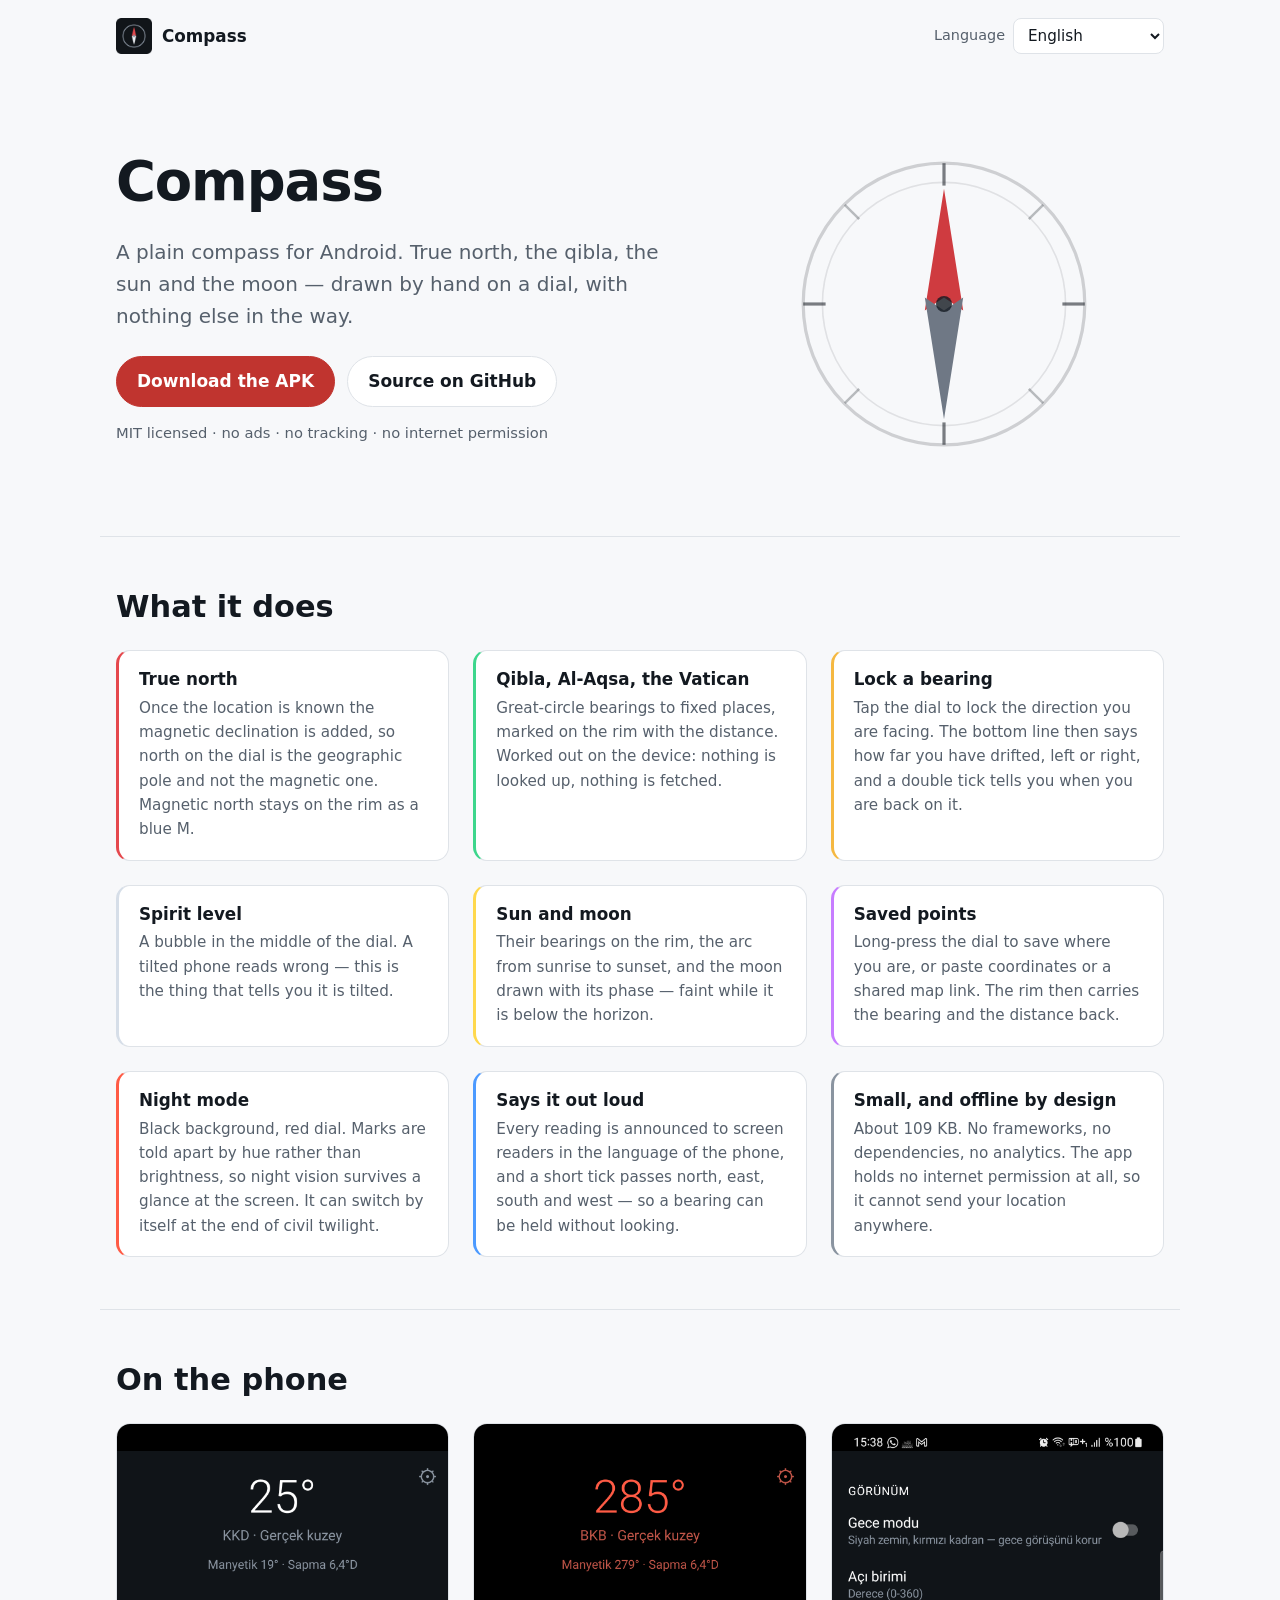
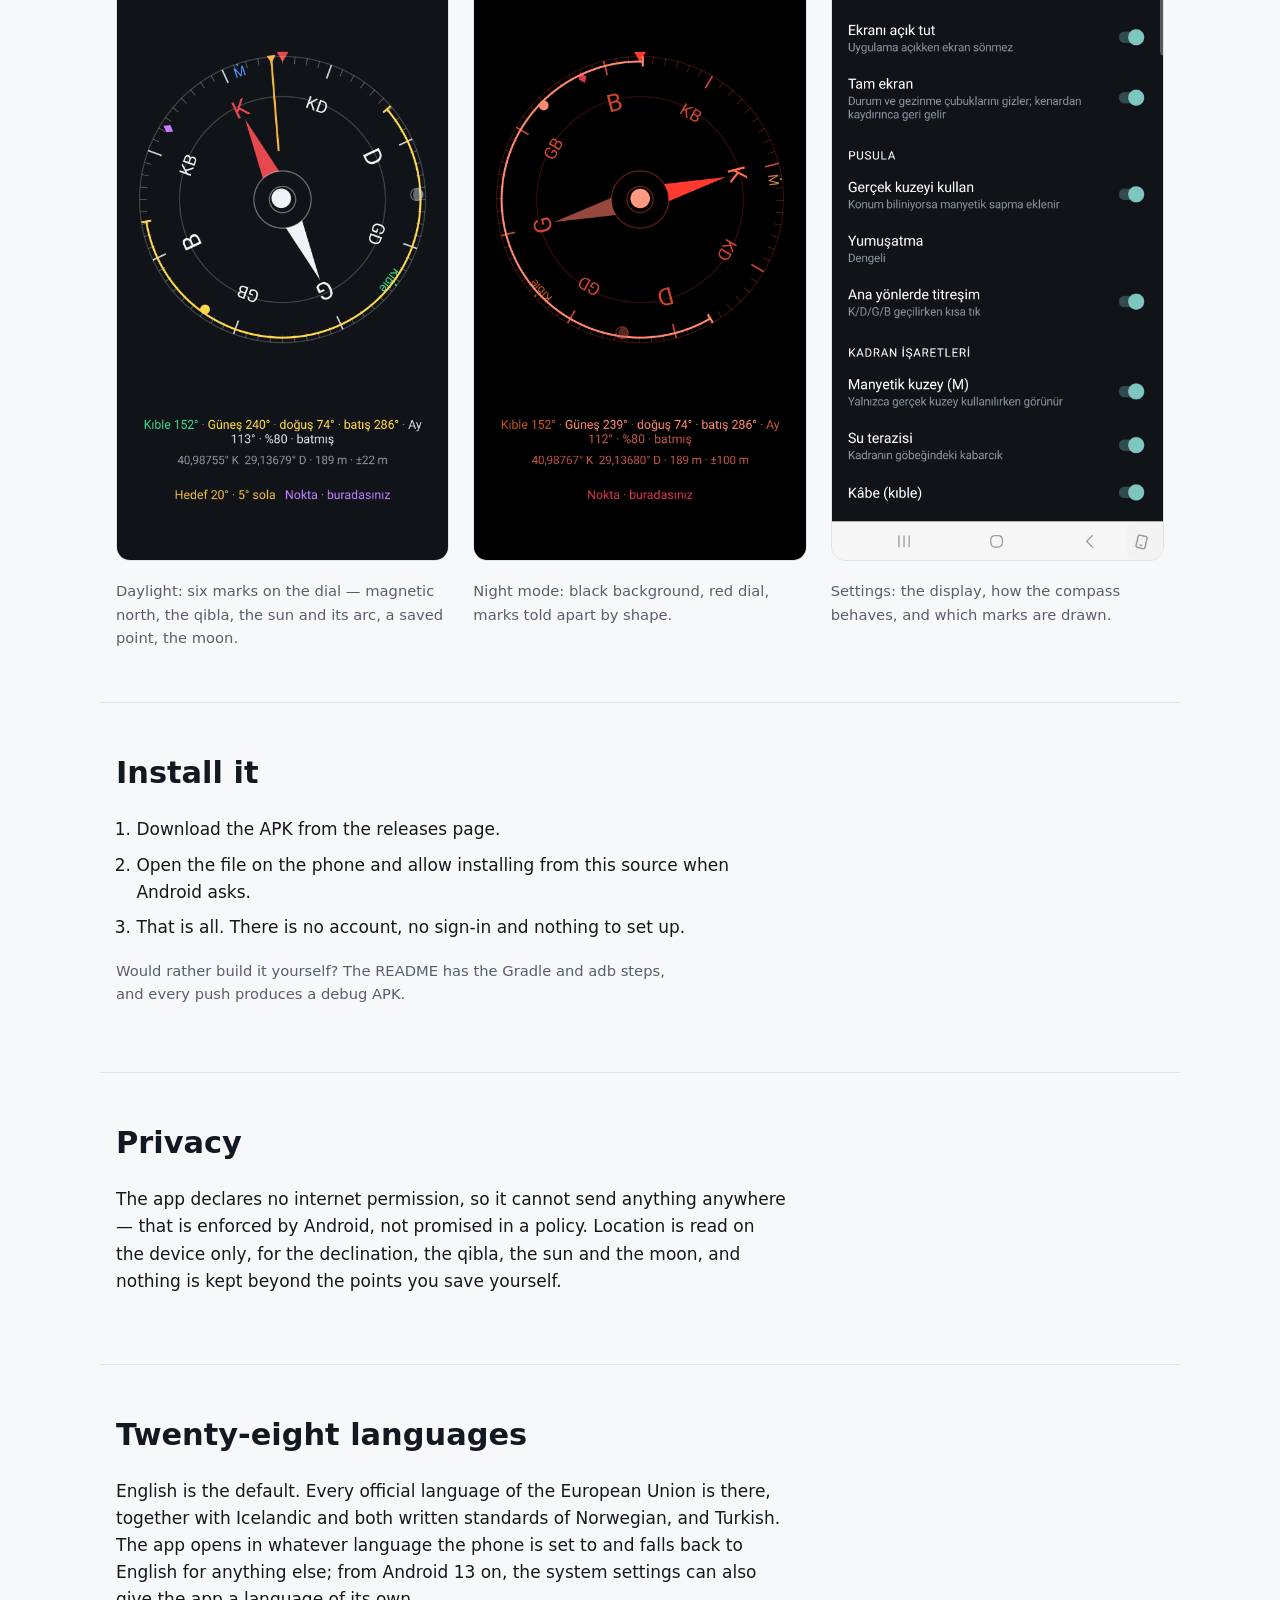
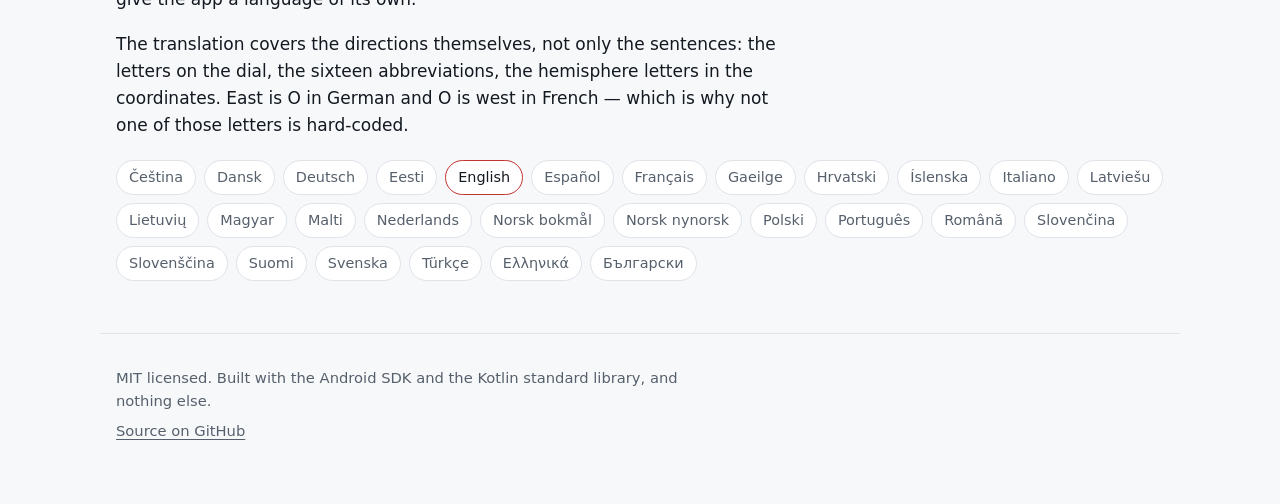
==== docs/index.html @ 1e919354 "GitHub Pages'te yirmi sekiz dilli tanıtım sayfası ekle Depoda zaten duran docs/ klasörü artık aynı z" ====
<!DOCTYPE html>
<!--
  Compass'ın tanıtım sayfası. GitHub Pages bu klasörü (`docs/`) olduğu gibi
  yayımlıyor; derleme adımı yok, çünkü sayfanın kendisinin de uygulama gibi
  bağımlılığı yok: tek HTML, tek CSS, iki küçük JS dosyası.

  Sayfadaki İngilizce metin doğrudan bu dosyada duruyor. Diğer yirmi yedi dil
  `assets/i18n.js` içinde; `assets/site.js` açılışta tarayıcının dilini okuyup
  metinleri değiştiriyor. İngilizce ayrı bir tabloda tekrarlanmıyor: site.js
  ilk yüklemede buradaki metinleri anlık görüntü olarak alıyor, İngilizceye
  dönüş o görüntüden yapılıyor.
-->
<html lang="en">
<head>
<meta charset="utf-8">
<meta name="viewport" content="width=device-width, initial-scale=1">
<title>Compass — a plain compass for Android</title>
<meta name="description" content="A plain Android compass: true north, the qibla, the sun and the moon, saved points and a night mode. No internet permission, no ads, no tracking, about 109 KB.">
<meta name="theme-color" content="#101418">
<meta name="color-scheme" content="dark light">
<link rel="icon" href="ikon.png" sizes="192x192">
<link rel="apple-touch-icon" href="ikon.png">
<link rel="canonical" href="https://aripdcom.github.io/compass/">
<meta property="og:type" content="website">
<meta property="og:title" content="Compass — a plain compass for Android">
<meta property="og:description" content="True north, the qibla, the sun and the moon. No internet permission, no ads, no tracking, about 109 KB.">
<meta property="og:url" content="https://aripdcom.github.io/compass/">
<meta property="og:image" content="https://aripdcom.github.io/compass/ekran-gunduz.png">
<meta name="twitter:card" content="summary_large_image">

<!--
  Her dil için ayrı bir adres: ?lang=de, ?lang=tr … Arama motorları çevirileri
  böyle ayırt eder, bağlantı paylaşan da seçtiği dili paylaşmış olur.
-->
<link rel="alternate" hreflang="x-default" href="https://aripdcom.github.io/compass/">
<link rel="alternate" hreflang="en" href="https://aripdcom.github.io/compass/?lang=en">
<link rel="alternate" hreflang="bg" href="https://aripdcom.github.io/compass/?lang=bg">
<link rel="alternate" hreflang="cs" href="https://aripdcom.github.io/compass/?lang=cs">
<link rel="alternate" hreflang="da" href="https://aripdcom.github.io/compass/?lang=da">
<link rel="alternate" hreflang="de" href="https://aripdcom.github.io/compass/?lang=de">
<link rel="alternate" hreflang="el" href="https://aripdcom.github.io/compass/?lang=el">
<link rel="alternate" hreflang="es" href="https://aripdcom.github.io/compass/?lang=es">
<link rel="alternate" hreflang="et" href="https://aripdcom.github.io/compass/?lang=et">
<link rel="alternate" hreflang="fi" href="https://aripdcom.github.io/compass/?lang=fi">
<link rel="alternate" hreflang="fr" href="https://aripdcom.github.io/compass/?lang=fr">
<link rel="alternate" hreflang="ga" href="https://aripdcom.github.io/compass/?lang=ga">
<link rel="alternate" hreflang="hr" href="https://aripdcom.github.io/compass/?lang=hr">
<link rel="alternate" hreflang="hu" href="https://aripdcom.github.io/compass/?lang=hu">
<link rel="alternate" hreflang="is" href="https://aripdcom.github.io/compass/?lang=is">
<link rel="alternate" hreflang="it" href="https://aripdcom.github.io/compass/?lang=it">
<link rel="alternate" hreflang="lt" href="https://aripdcom.github.io/compass/?lang=lt">
<link rel="alternate" hreflang="lv" href="https://aripdcom.github.io/compass/?lang=lv">
<link rel="alternate" hreflang="mt" href="https://aripdcom.github.io/compass/?lang=mt">
<link rel="alternate" hreflang="nb" href="https://aripdcom.github.io/compass/?lang=nb">
<link rel="alternate" hreflang="nl" href="https://aripdcom.github.io/compass/?lang=nl">
<link rel="alternate" hreflang="nn" href="https://aripdcom.github.io/compass/?lang=nn">
<link rel="alternate" hreflang="pl" href="https://aripdcom.github.io/compass/?lang=pl">
<link rel="alternate" hreflang="pt" href="https://aripdcom.github.io/compass/?lang=pt">
<link rel="alternate" hreflang="ro" href="https://aripdcom.github.io/compass/?lang=ro">
<link rel="alternate" hreflang="sk" href="https://aripdcom.github.io/compass/?lang=sk">
<link rel="alternate" hreflang="sl" href="https://aripdcom.github.io/compass/?lang=sl">
<link rel="alternate" hreflang="sv" href="https://aripdcom.github.io/compass/?lang=sv">
<link rel="alternate" hreflang="tr" href="https://aripdcom.github.io/compass/?lang=tr">

<link rel="stylesheet" href="assets/style.css">
</head>
<body>

<a class="skip" href="#main" data-i18n="skip">Skip to content</a>

<header class="top">
  <a class="brand" href="./">
    <img src="ikon.png" width="36" height="36" alt="" decoding="async">
    <span>Compass</span>
  </a>

  <!--
    Dil seçici. JavaScript kapalıysa görünmez: seçim de dil değişimi de ona
    bağlı, çalışmayan bir kutu göstermenin anlamı yok. Sayfanın kendisi o
    durumda İngilizce kalır ve tamamı okunur.
  -->
  <form class="picker" id="picker" hidden>
    <label for="lang" data-i18n="langLabel">Language</label>
    <select id="lang" name="lang"></select>
    <noscript><button type="submit">OK</button></noscript>
  </form>
</header>

<main id="main">

  <section class="hero">
    <div class="hero-text">
      <h1>Compass</h1>
      <p class="tagline" data-i18n="tagline">A plain compass for Android. True north, the qibla, the sun and the moon — drawn by hand on a dial, with nothing else in the way.</p>
      <p class="actions">
        <a class="button primary" href="https://github.com/aripdcom/compass/releases/latest" data-i18n="btnDownload">Download the APK</a>
        <a class="button" href="https://github.com/aripdcom/compass" data-i18n="btnSource">Source on GitHub</a>
      </p>
      <p class="note" data-i18n="heroNote">MIT licensed · no ads · no tracking · no internet permission</p>
    </div>

    <!--
      Kadranın sadeleştirilmiş hâli: kuzey kırmızı, güney beyaz, dışta ana
      yönlerin çentikleri. Uygulamadaki ibrenin aynısı, ekran görüntüsü değil
      çizim olduğu için her ölçekte net.
    -->
    <svg class="rose" viewBox="0 0 200 200" role="img" aria-labelledby="roseTitle">
      <title id="roseTitle" data-i18n="roseAlt">A compass dial with the needle pointing north</title>
      <circle cx="100" cy="100" r="88" fill="none" stroke="currentColor" stroke-opacity=".18" stroke-width="2"/>
      <circle cx="100" cy="100" r="76" fill="none" stroke="currentColor" stroke-opacity=".10" stroke-width="1"/>
      <g stroke="currentColor" stroke-opacity=".55" stroke-width="2">
        <line x1="100" y1="12" x2="100" y2="26"/>
        <line x1="188" y1="100" x2="174" y2="100"/>
        <line x1="100" y1="188" x2="100" y2="174"/>
        <line x1="12" y1="100" x2="26" y2="100"/>
      </g>
      <g stroke="currentColor" stroke-opacity=".28" stroke-width="1.5">
        <line x1="162" y1="38" x2="153" y2="47"/>
        <line x1="162" y1="162" x2="153" y2="153"/>
        <line x1="38" y1="162" x2="47" y2="153"/>
        <line x1="38" y1="38" x2="47" y2="47"/>
      </g>
      <polygon points="100,28 112,104 100,96 88,104" fill="var(--needle-north)"/>
      <polygon points="100,172 112,96 100,104 88,96" fill="var(--needle-south)"/>
      <circle cx="100" cy="100" r="5" fill="currentColor" fill-opacity=".8"/>
    </svg>
  </section>

  <section class="band" id="features">
    <h2 data-i18n="secFeatures">What it does</h2>
    <ul class="cards">
      <li class="card" style="--mark:#e5484d">
        <h3 data-i18n="f1t">True north</h3>
        <p data-i18n="f1b">Once the location is known the magnetic declination is added, so north on the dial is the geographic pole and not the magnetic one. Magnetic north stays on the rim as a blue M.</p>
      </li>
      <li class="card" style="--mark:#3dd68c">
        <h3 data-i18n="f2t">Qibla, Al-Aqsa, the Vatican</h3>
        <p data-i18n="f2b">Great-circle bearings to fixed places, marked on the rim with the distance. Worked out on the device: nothing is looked up, nothing is fetched.</p>
      </li>
      <li class="card" style="--mark:#f5b841">
        <h3 data-i18n="f3t">Lock a bearing</h3>
        <p data-i18n="f3b">Tap the dial to lock the direction you are facing. The bottom line then says how far you have drifted, left or right, and a double tick tells you when you are back on it.</p>
      </li>
      <li class="card" style="--mark:#d6dee8">
        <h3 data-i18n="f4t">Spirit level</h3>
        <p data-i18n="f4b">A bubble in the middle of the dial. A tilted phone reads wrong — this is the thing that tells you it is tilted.</p>
      </li>
      <li class="card" style="--mark:#ffd84d">
        <h3 data-i18n="f5t">Sun and moon</h3>
        <p data-i18n="f5b">Their bearings on the rim, the arc from sunrise to sunset, and the moon drawn with its phase — faint while it is below the horizon.</p>
      </li>
      <li class="card" style="--mark:#c77dff">
        <h3 data-i18n="f6t">Saved points</h3>
        <p data-i18n="f6b">Long-press the dial to save where you are, or paste coordinates or a shared map link. The rim then carries the bearing and the distance back.</p>
      </li>
      <li class="card" style="--mark:#ff5b45">
        <h3 data-i18n="f7t">Night mode</h3>
        <p data-i18n="f7b">Black background, red dial. Marks are told apart by hue rather than brightness, so night vision survives a glance at the screen. It can switch by itself at the end of civil twilight.</p>
      </li>
      <li class="card" style="--mark:#4c9aff">
        <h3 data-i18n="f8t">Says it out loud</h3>
        <p data-i18n="f8b">Every reading is announced to screen readers in the language of the phone, and a short tick passes north, east, south and west — so a bearing can be held without looking.</p>
      </li>
      <li class="card" style="--mark:#8a94a0">
        <h3 data-i18n="f9t">Small, and offline by design</h3>
        <p data-i18n="f9b">About 109 KB. No frameworks, no dependencies, no analytics. The app holds no internet permission at all, so it cannot send your location anywhere.</p>
      </li>
    </ul>
  </section>

  <section class="band" id="screens">
    <h2 data-i18n="secScreens">On the phone</h2>
    <div class="shots">
      <figure>
        <img src="ekran-gunduz.png" width="1080" height="2400" loading="lazy" decoding="async" alt="" data-i18n-alt="s1c">
        <figcaption data-i18n="s1c">Daylight: six marks on the dial — magnetic north, the qibla, the sun and its arc, a saved point, the moon.</figcaption>
      </figure>
      <figure>
        <img src="ekran-gece.png" width="1080" height="2400" loading="lazy" decoding="async" alt="" data-i18n-alt="s2c">
        <figcaption data-i18n="s2c">Night mode: black background, red dial, marks told apart by shape.</figcaption>
      </figure>
      <figure>
        <img src="ekran-ayarlar.png" width="1080" height="2400" loading="lazy" decoding="async" alt="" data-i18n-alt="s3c">
        <figcaption data-i18n="s3c">Settings: the display, how the compass behaves, and which marks are drawn.</figcaption>
      </figure>
    </div>
  </section>

  <section class="band narrow" id="install">
    <h2 data-i18n="secInstall">Install it</h2>
    <ol class="steps">
      <li data-i18n="i1">Download the APK from the releases page.</li>
      <li data-i18n="i2">Open the file on the phone and allow installing from this source when Android asks.</li>
      <li data-i18n="i3">That is all. There is no account, no sign-in and nothing to set up.</li>
    </ol>
    <p class="note" data-i18n="iNote">Would rather build it yourself? The README has the Gradle and adb steps, and every push produces a debug APK.</p>
  </section>

  <section class="band narrow" id="privacy">
    <h2 data-i18n="secPrivacy">Privacy</h2>
    <p data-i18n="privacy">The app declares no internet permission, so it cannot send anything anywhere — that is enforced by Android, not promised in a policy. Location is read on the device only, for the declination, the qibla, the sun and the moon, and nothing is kept beyond the points you save yourself.</p>
  </section>

  <section class="band narrow" id="languages">
    <h2 data-i18n="secLangs">Twenty-eight languages</h2>
    <p data-i18n="langsBody">English is the default. Every official language of the European Union is there, together with Icelandic and both written standards of Norwegian, and Turkish. The app opens in whatever language the phone is set to and falls back to English for anything else; from Android 13 on, the system settings can also give the app a language of its own.</p>
    <p data-i18n="langsBody2">The translation covers the directions themselves, not only the sentences: the letters on the dial, the sixteen abbreviations, the hemisphere letters in the coordinates. East is O in German and O is west in French — which is why not one of those letters is hard-coded.</p>
    <ul class="langs" id="langList"></ul>
  </section>

</main>

<footer class="foot">
  <p data-i18n="footNote">MIT licensed. Built with the Android SDK and the Kotlin standard library, and nothing else.</p>
  <p><a href="https://github.com/aripdcom/compass" data-i18n="btnSource">Source on GitHub</a></p>
</footer>

<script src="assets/i18n.js"></script>
<script src="assets/site.js"></script>
</body>
</html>
---- docs/assets/style.css ----
/*
  Sayfanın tamamı bu dosyada; çerçeve yok, derleme yok.

  Renkler uygulamadan alındı: zemin #101418, yazı #F0F3F6, kuzey kırmızısı
  #E5484D, kadran işaretlerinin renkleri de kartların kenarında geçiyor
  (manyetik mavi, kıble yeşil, güneş sarı, nokta mor). Böylece siteye bakan
  biri ekran görüntüsündeki renkleri tanıyor.

  Varsayılan koyu, çünkü uygulamanın kendisi koyu. Sistemi açık temaya
  ayarlı olanda açık sürüm devreye girer; iki hâlde de yazı/zemin kontrastı
  WCAG AA eşiğinin (4,5:1) üstünde.
*/

:root {
  color-scheme: dark light;

  --bg: #101418;
  --surface: #171c22;
  --line: #262d35;
  --text: #f0f3f6;
  --dim: #9aa4b0;
  --accent: #e5484d;
  --accent-ink: #ffffff;

  /* Girişteki kadranın ibresi: kuzey kırmızı, güney açık — uygulamadaki gibi.
     Açık temada güneyin beyazı zemine karışırdı, orada koyu griye döner. */
  --needle-north: #e5484d;
  --needle-south: #f0f3f6;

  --radius: 14px;
  --gap: 24px;
  --measure: 62ch;
  --font: system-ui, -apple-system, "Segoe UI", Roboto, "Helvetica Neue", Arial,
          "Noto Sans", "Liberation Sans", sans-serif;
}

@media (prefers-color-scheme: light) {
  :root {
    --bg: #f7f8fa;
    --surface: #ffffff;
    --line: #dfe3e8;
    --text: #131920;
    --dim: #56606c;
    --accent: #c0342f;
    --needle-north: #cf3b40;
    --needle-south: #6f7885;
  }
}

* { box-sizing: border-box; }

html { -webkit-text-size-adjust: 100%; }

body {
  margin: 0;
  background: var(--bg);
  color: var(--text);
  font-family: var(--font);
  font-size: 17px;
  line-height: 1.6;
  /* Yunanca, Bulgarca ve Baltık dillerinde sözcükler uzun; kesme serbest. */
  overflow-wrap: break-word;
}

h1, h2, h3 { line-height: 1.2; text-wrap: balance; }
h1 { font-size: clamp(2.4rem, 7vw, 3.4rem); margin: 0 0 .4em; letter-spacing: -.02em; }
h2 { font-size: clamp(1.4rem, 3.4vw, 1.9rem); margin: 0 0 .8em; }
h3 { font-size: 1.05rem; margin: 0 0 .4em; }
p  { margin: 0 0 1em; max-width: var(--measure); }

a { color: inherit; text-underline-offset: 3px; }
a:focus-visible, select:focus-visible, button:focus-visible {
  outline: 2px solid var(--accent);
  outline-offset: 3px;
  border-radius: 4px;
}

img { max-width: 100%; height: auto; }

.skip {
  position: absolute;
  left: -9999px;
  top: 0;
  background: var(--surface);
  padding: 10px 16px;
  border-radius: 0 0 var(--radius) 0;
}
.skip:focus { left: 0; z-index: 10; }

/* ---------------------------------------------------------------- başlık */

.top {
  display: flex;
  flex-wrap: wrap;
  gap: 12px;
  align-items: center;
  justify-content: space-between;
  max-width: 1080px;
  margin: 0 auto;
  padding: 18px 16px;
}

.brand {
  display: inline-flex;
  align-items: center;
  gap: 10px;
  font-weight: 600;
  font-size: 1.05rem;
  text-decoration: none;
}

.picker { display: flex; align-items: center; gap: 8px; }
.picker label { color: var(--dim); font-size: .9rem; }

.picker select {
  font: inherit;
  font-size: .95rem;
  color: var(--text);
  background: var(--surface);
  border: 1px solid var(--line);
  border-radius: 8px;
  padding: 7px 10px;
  max-width: 60vw;
}

/* ------------------------------------------------------------------ giriş */

.hero {
  display: grid;
  grid-template-columns: minmax(0, 1.25fr) minmax(0, 1fr);
  gap: clamp(24px, 5vw, 56px);
  align-items: center;
  max-width: 1080px;
  margin: 0 auto;
  padding: clamp(24px, 6vw, 72px) 16px clamp(32px, 6vw, 72px);
}

.tagline { font-size: clamp(1.05rem, 2.2vw, 1.25rem); color: var(--dim); }

.rose { width: 100%; max-width: 320px; justify-self: center; color: var(--text); }

.actions { display: flex; flex-wrap: wrap; gap: 12px; margin: 1.4em 0 .8em; }

.button {
  display: inline-block;
  padding: 11px 20px;
  border: 1px solid var(--line);
  border-radius: 999px;
  background: var(--surface);
  font-weight: 600;
  text-decoration: none;
}
.button:hover { border-color: var(--dim); }

.button.primary {
  background: var(--accent);
  border-color: var(--accent);
  color: var(--accent-ink);
}
.button.primary:hover { filter: brightness(1.08); }

.note { color: var(--dim); font-size: .92rem; }

/* ---------------------------------------------------------------- bölümler */

.band {
  max-width: 1080px;
  margin: 0 auto;
  padding: clamp(28px, 5vw, 52px) 16px;
  border-top: 1px solid var(--line);
}

.band.narrow p, .band.narrow ol { max-width: var(--measure); }

.cards {
  list-style: none;
  margin: 0;
  padding: 0;
  display: grid;
  grid-template-columns: repeat(auto-fit, minmax(260px, 1fr));
  gap: var(--gap);
}

.card {
  background: var(--surface);
  border: 1px solid var(--line);
  border-left: 3px solid var(--mark, var(--accent));
  border-radius: var(--radius);
  padding: 18px 20px;
}
.card p { margin: 0; color: var(--dim); font-size: .95rem; }

.shots {
  display: grid;
  grid-template-columns: repeat(auto-fit, minmax(210px, 1fr));
  gap: var(--gap);
}
.shots figure { margin: 0; }
.shots img {
  width: 100%;
  border: 1px solid var(--line);
  border-radius: var(--radius);
  background: #000;
}
.shots figcaption { margin-top: 10px; color: var(--dim); font-size: .92rem; }

.steps { padding-left: 1.2em; }
.steps li { margin-bottom: .5em; }

.langs {
  list-style: none;
  display: flex;
  flex-wrap: wrap;
  gap: 8px;
  margin: 1.2em 0 0;
  padding: 0;
}
.langs li { margin: 0; }
.langs a {
  display: inline-block;
  padding: 5px 12px;
  border: 1px solid var(--line);
  border-radius: 999px;
  background: var(--surface);
  font-size: .9rem;
  text-decoration: none;
  color: var(--dim);
}
.langs a:hover { color: var(--text); border-color: var(--dim); }
.langs a[aria-current="true"] {
  color: var(--text);
  border-color: var(--accent);
}

/* --------------------------------------------------------------------- alt */

.foot {
  max-width: 1080px;
  margin: 0 auto;
  padding: 32px 16px 56px;
  border-top: 1px solid var(--line);
  color: var(--dim);
  font-size: .92rem;
}
.foot p { margin: 0 0 .4em; }

@media (max-width: 720px) {
  .hero { grid-template-columns: 1fr; }
  .rose { max-width: 220px; order: -1; }
}
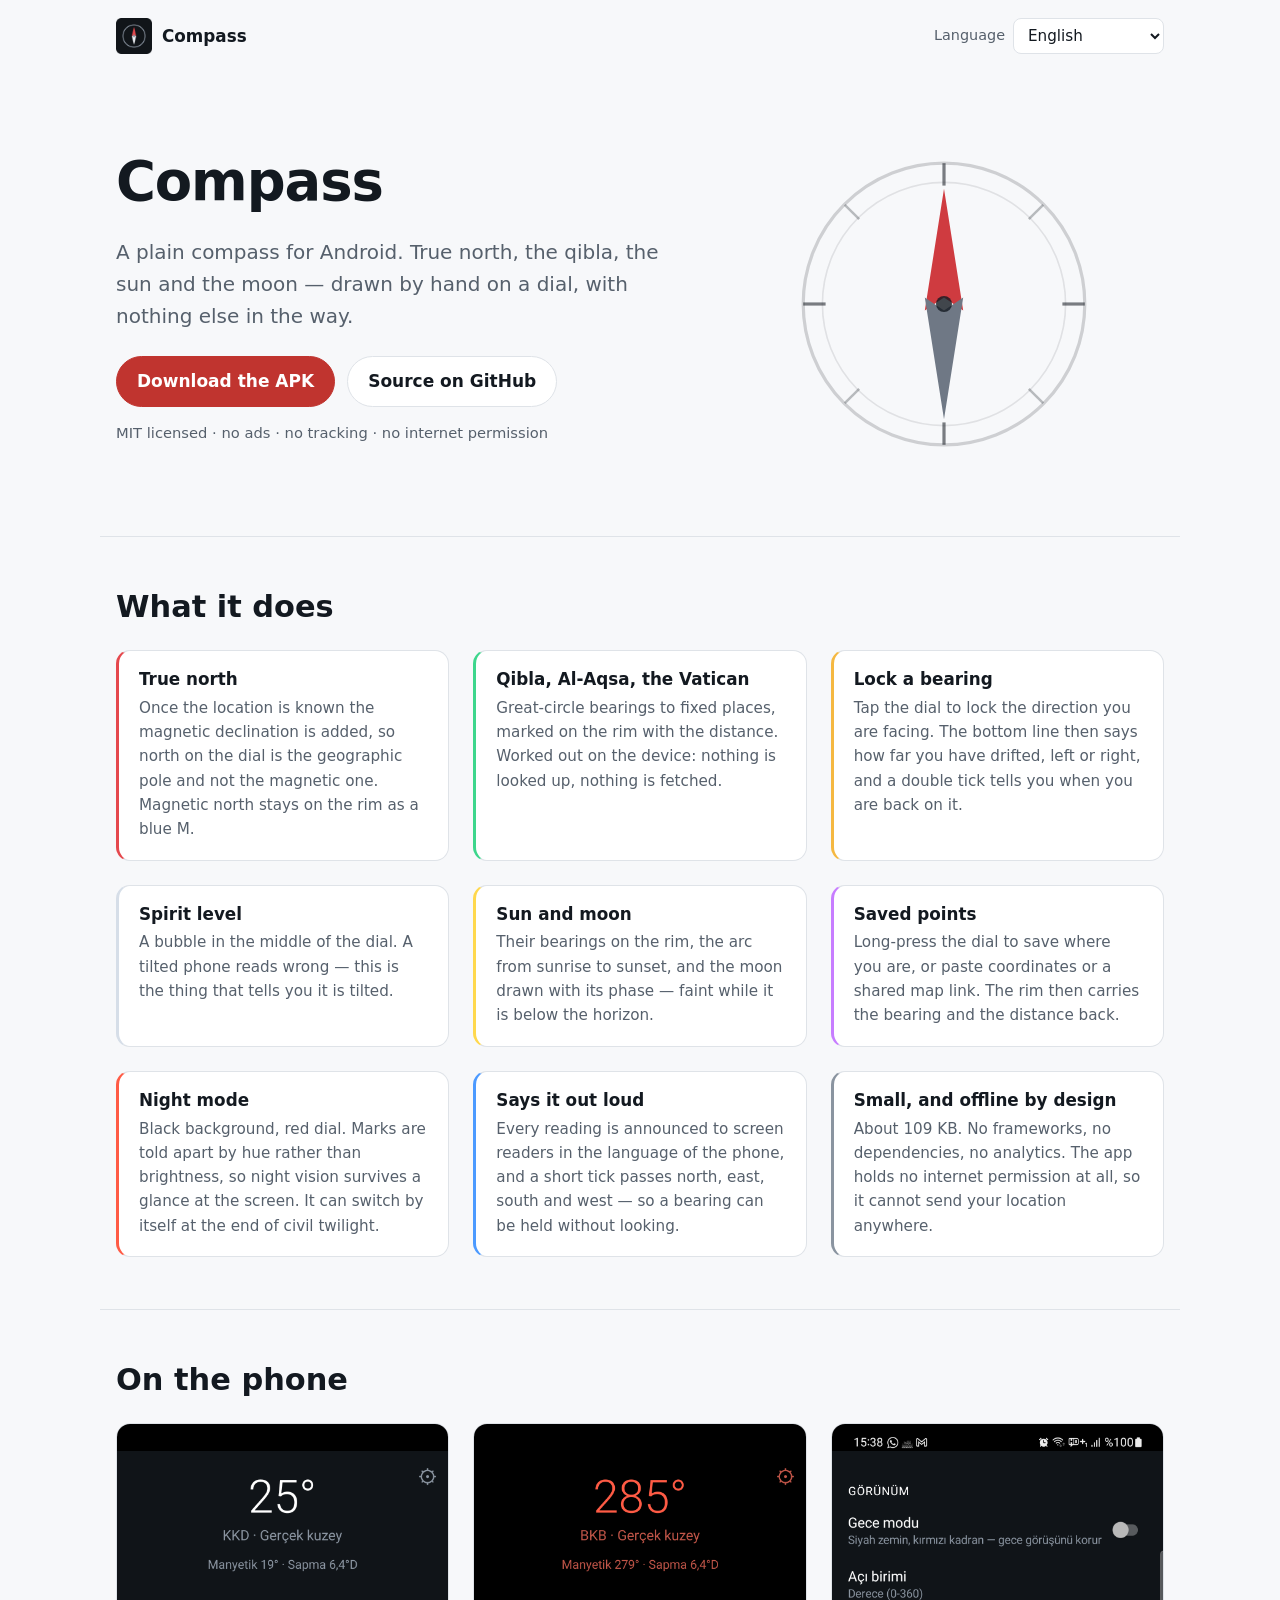
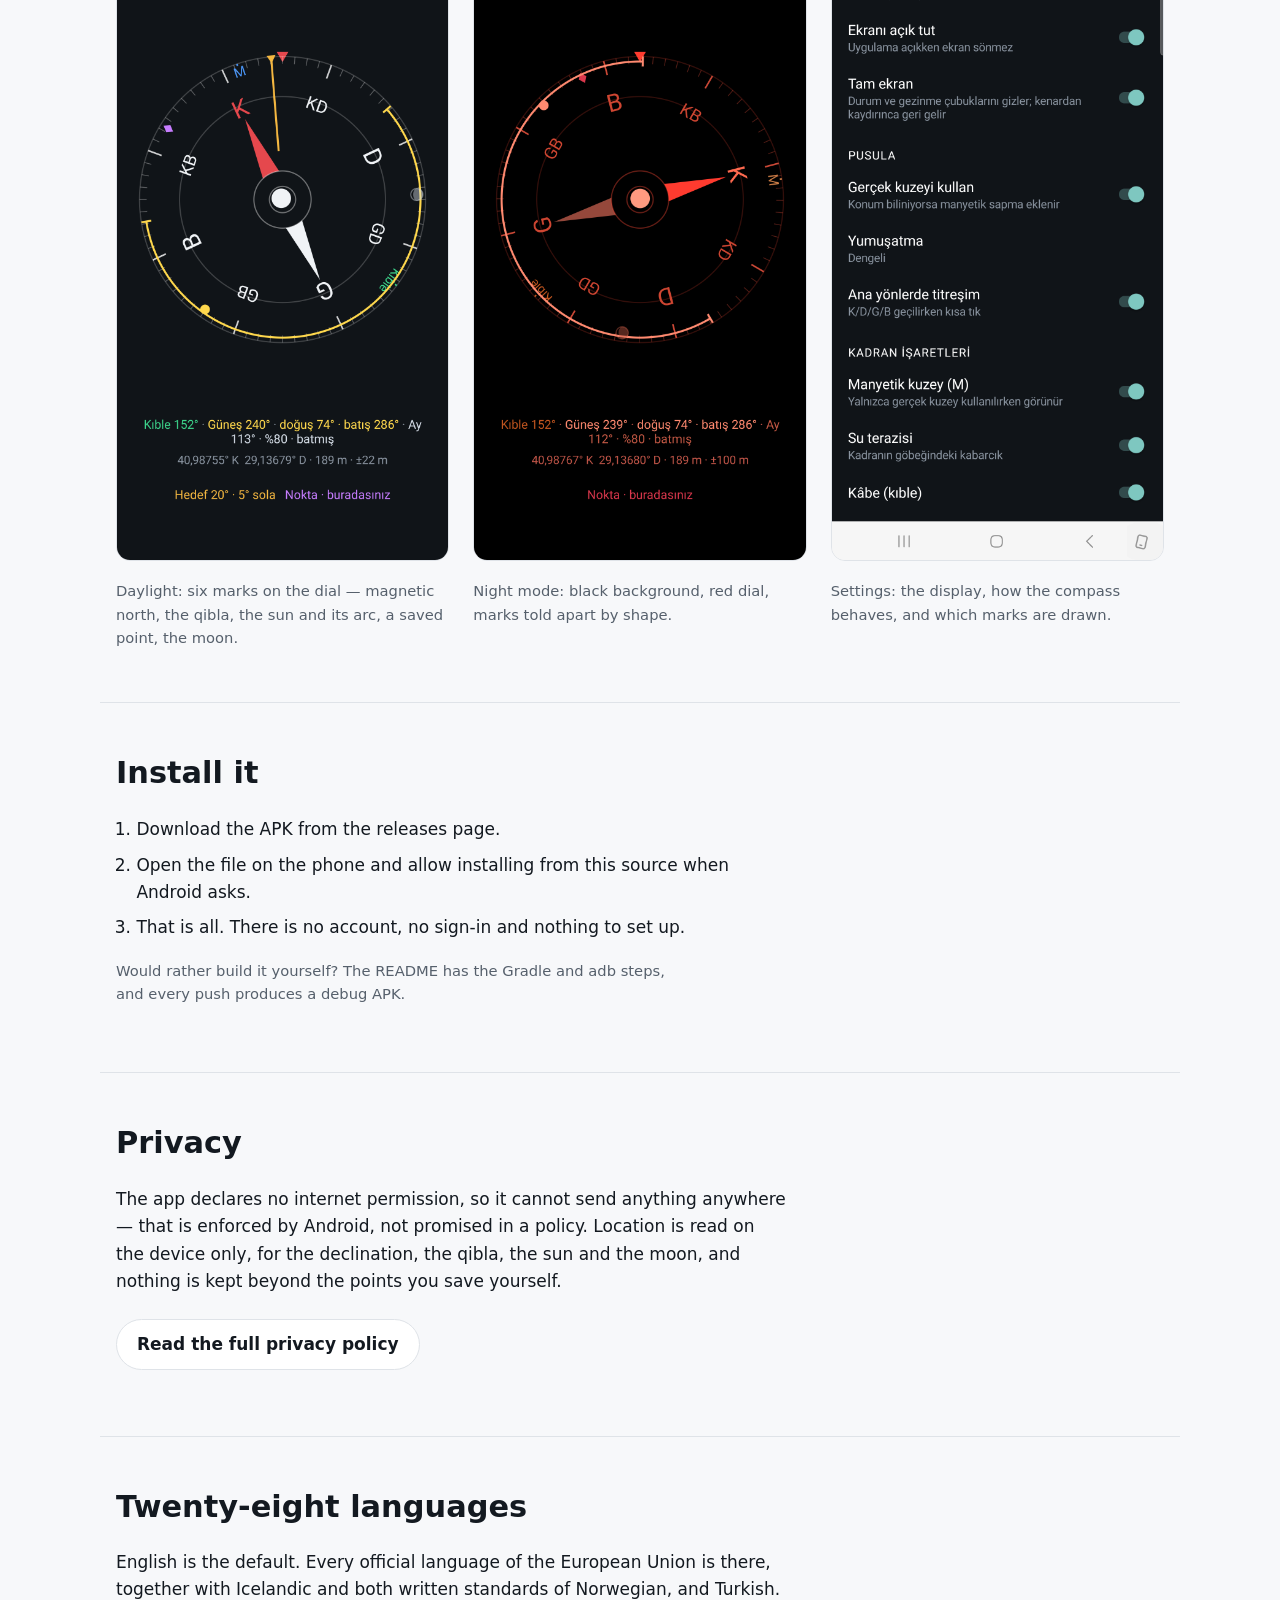
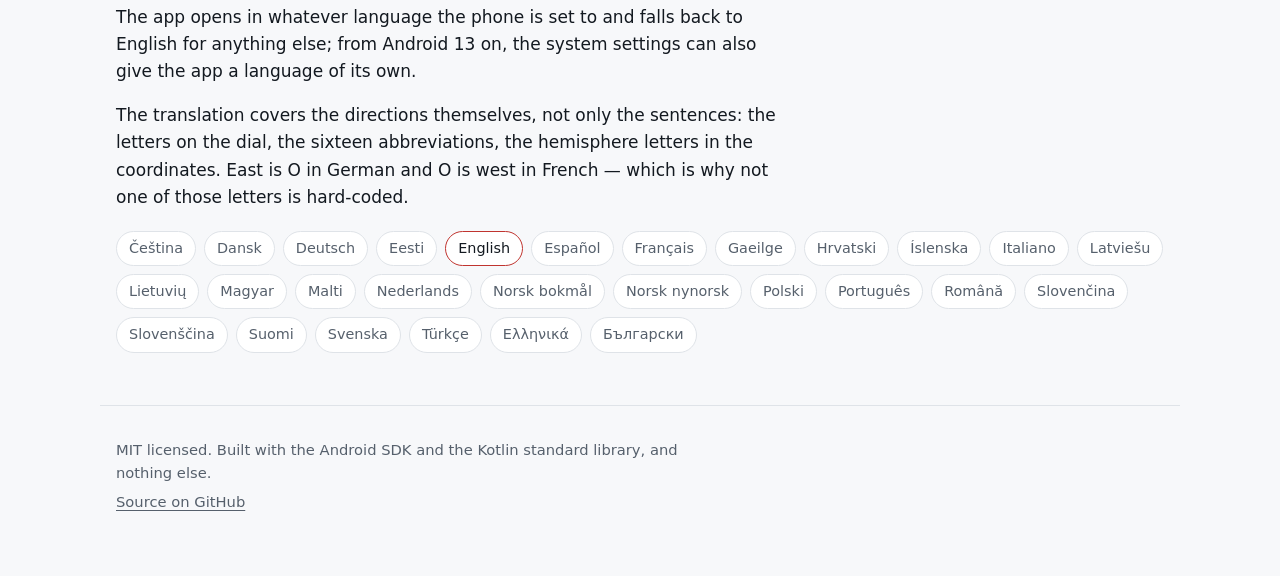
==== commit 5c5833a0: "Gizlilik metnini yirmi sekiz dilde yayımla Play, yayımlanan bir uygulamadan gizlilik metnini sabit v" ====
--- a/docs/index.html
+++ b/docs/index.html
@@ -2,13 +2,16 @@
 <!--
   Compass'ın tanıtım sayfası. GitHub Pages bu klasörü (`docs/`) olduğu gibi
   yayımlıyor; derleme adımı yok, çünkü sayfanın kendisinin de uygulama gibi
-  bağımlılığı yok: tek HTML, tek CSS, iki küçük JS dosyası.
+  bağımlılığı yok: HTML, CSS ve iki küçük JS dosyası.
 
   Sayfadaki İngilizce metin doğrudan bu dosyada duruyor. Diğer yirmi yedi dil
   `assets/i18n.js` içinde; `assets/site.js` açılışta tarayıcının dilini okuyup
   metinleri değiştiriyor. İngilizce ayrı bir tabloda tekrarlanmıyor: site.js
   ilk yüklemede buradaki metinleri anlık görüntü olarak alıyor, İngilizceye
   dönüş o görüntüden yapılıyor.
+
+  Gizlilik metni ayrı bir sayfa (`privacy/`) ve ayrı bir çeviri tablosu
+  kullanıyor; sebebi ağırlık, bkz. `assets/privacy-i18n.js`'in başı.
 -->
 <html lang="en">
 <head>
@@ -20,47 +23,47 @@
 <meta name="color-scheme" content="dark light">
 <link rel="icon" href="ikon.png" sizes="192x192">
 <link rel="apple-touch-icon" href="ikon.png">
-<link rel="canonical" href="https://aripdcom.github.io/compass/">
+<link rel="canonical" href="https://compass.aripd.com/">
 <meta property="og:type" content="website">
 <meta property="og:title" content="Compass — a plain compass for Android">
 <meta property="og:description" content="True north, the qibla, the sun and the moon. No internet permission, no ads, no tracking, about 109 KB.">
-<meta property="og:url" content="https://aripdcom.github.io/compass/">
-<meta property="og:image" content="https://aripdcom.github.io/compass/ekran-gunduz.png">
+<meta property="og:url" content="https://compass.aripd.com/">
+<meta property="og:image" content="https://compass.aripd.com/ekran-gunduz.png">
 <meta name="twitter:card" content="summary_large_image">
 
 <!--
   Her dil için ayrı bir adres: ?lang=de, ?lang=tr … Arama motorları çevirileri
   böyle ayırt eder, bağlantı paylaşan da seçtiği dili paylaşmış olur.
 -->
-<link rel="alternate" hreflang="x-default" href="https://aripdcom.github.io/compass/">
-<link rel="alternate" hreflang="en" href="https://aripdcom.github.io/compass/?lang=en">
-<link rel="alternate" hreflang="bg" href="https://aripdcom.github.io/compass/?lang=bg">
-<link rel="alternate" hreflang="cs" href="https://aripdcom.github.io/compass/?lang=cs">
-<link rel="alternate" hreflang="da" href="https://aripdcom.github.io/compass/?lang=da">
-<link rel="alternate" hreflang="de" href="https://aripdcom.github.io/compass/?lang=de">
-<link rel="alternate" hreflang="el" href="https://aripdcom.github.io/compass/?lang=el">
-<link rel="alternate" hreflang="es" href="https://aripdcom.github.io/compass/?lang=es">
-<link rel="alternate" hreflang="et" href="https://aripdcom.github.io/compass/?lang=et">
-<link rel="alternate" hreflang="fi" href="https://aripdcom.github.io/compass/?lang=fi">
-<link rel="alternate" hreflang="fr" href="https://aripdcom.github.io/compass/?lang=fr">
-<link rel="alternate" hreflang="ga" href="https://aripdcom.github.io/compass/?lang=ga">
-<link rel="alternate" hreflang="hr" href="https://aripdcom.github.io/compass/?lang=hr">
-<link rel="alternate" hreflang="hu" href="https://aripdcom.github.io/compass/?lang=hu">
-<link rel="alternate" hreflang="is" href="https://aripdcom.github.io/compass/?lang=is">
-<link rel="alternate" hreflang="it" href="https://aripdcom.github.io/compass/?lang=it">
-<link rel="alternate" hreflang="lt" href="https://aripdcom.github.io/compass/?lang=lt">
-<link rel="alternate" hreflang="lv" href="https://aripdcom.github.io/compass/?lang=lv">
-<link rel="alternate" hreflang="mt" href="https://aripdcom.github.io/compass/?lang=mt">
-<link rel="alternate" hreflang="nb" href="https://aripdcom.github.io/compass/?lang=nb">
-<link rel="alternate" hreflang="nl" href="https://aripdcom.github.io/compass/?lang=nl">
-<link rel="alternate" hreflang="nn" href="https://aripdcom.github.io/compass/?lang=nn">
-<link rel="alternate" hreflang="pl" href="https://aripdcom.github.io/compass/?lang=pl">
-<link rel="alternate" hreflang="pt" href="https://aripdcom.github.io/compass/?lang=pt">
-<link rel="alternate" hreflang="ro" href="https://aripdcom.github.io/compass/?lang=ro">
-<link rel="alternate" hreflang="sk" href="https://aripdcom.github.io/compass/?lang=sk">
-<link rel="alternate" hreflang="sl" href="https://aripdcom.github.io/compass/?lang=sl">
-<link rel="alternate" hreflang="sv" href="https://aripdcom.github.io/compass/?lang=sv">
-<link rel="alternate" hreflang="tr" href="https://aripdcom.github.io/compass/?lang=tr">
+<link rel="alternate" hreflang="x-default" href="https://compass.aripd.com/">
+<link rel="alternate" hreflang="en" href="https://compass.aripd.com/?lang=en">
+<link rel="alternate" hreflang="bg" href="https://compass.aripd.com/?lang=bg">
+<link rel="alternate" hreflang="cs" href="https://compass.aripd.com/?lang=cs">
+<link rel="alternate" hreflang="da" href="https://compass.aripd.com/?lang=da">
+<link rel="alternate" hreflang="de" href="https://compass.aripd.com/?lang=de">
+<link rel="alternate" hreflang="el" href="https://compass.aripd.com/?lang=el">
+<link rel="alternate" hreflang="es" href="https://compass.aripd.com/?lang=es">
+<link rel="alternate" hreflang="et" href="https://compass.aripd.com/?lang=et">
+<link rel="alternate" hreflang="fi" href="https://compass.aripd.com/?lang=fi">
+<link rel="alternate" hreflang="fr" href="https://compass.aripd.com/?lang=fr">
+<link rel="alternate" hreflang="ga" href="https://compass.aripd.com/?lang=ga">
+<link rel="alternate" hreflang="hr" href="https://compass.aripd.com/?lang=hr">
+<link rel="alternate" hreflang="hu" href="https://compass.aripd.com/?lang=hu">
+<link rel="alternate" hreflang="is" href="https://compass.aripd.com/?lang=is">
+<link rel="alternate" hreflang="it" href="https://compass.aripd.com/?lang=it">
+<link rel="alternate" hreflang="lt" href="https://compass.aripd.com/?lang=lt">
+<link rel="alternate" hreflang="lv" href="https://compass.aripd.com/?lang=lv">
+<link rel="alternate" hreflang="mt" href="https://compass.aripd.com/?lang=mt">
+<link rel="alternate" hreflang="nb" href="https://compass.aripd.com/?lang=nb">
+<link rel="alternate" hreflang="nl" href="https://compass.aripd.com/?lang=nl">
+<link rel="alternate" hreflang="nn" href="https://compass.aripd.com/?lang=nn">
+<link rel="alternate" hreflang="pl" href="https://compass.aripd.com/?lang=pl">
+<link rel="alternate" hreflang="pt" href="https://compass.aripd.com/?lang=pt">
+<link rel="alternate" hreflang="ro" href="https://compass.aripd.com/?lang=ro">
+<link rel="alternate" hreflang="sk" href="https://compass.aripd.com/?lang=sk">
+<link rel="alternate" hreflang="sl" href="https://compass.aripd.com/?lang=sl">
+<link rel="alternate" hreflang="sv" href="https://compass.aripd.com/?lang=sv">
+<link rel="alternate" hreflang="tr" href="https://compass.aripd.com/?lang=tr">
 
 <link rel="stylesheet" href="assets/style.css">
 </head>
@@ -199,6 +202,9 @@
   <section class="band narrow" id="privacy">
     <h2 data-i18n="secPrivacy">Privacy</h2>
     <p data-i18n="privacy">The app declares no internet permission, so it cannot send anything anywhere — that is enforced by Android, not promised in a policy. Location is read on the device only, for the declination, the qibla, the sun and the moon, and nothing is kept beyond the points you save yourself.</p>
+    <p class="actions">
+      <a class="button" href="privacy/" data-i18n="privacyMore">Read the full privacy policy</a>
+    </p>
   </section>
 
   <section class="band narrow" id="languages">
--- a/docs/assets/style.css
+++ b/docs/assets/style.css
@@ -232,6 +232,68 @@
   border-color: var(--accent);
 }
 
+/* ----------------------------------------------------------- gizlilik sayfası */
+
+/*
+  Tek sütun, dar ölçü: bu sayfa baştan sona okunur, göz gezdirilmez. Kartlar,
+  ızgaralar ve ekran görüntüleri yok — başlıklar, paragraflar ve bir izin
+  listesi var.
+*/
+
+.policy {
+  max-width: 1080px;
+  margin: 0 auto;
+  padding: clamp(24px, 5vw, 48px) 16px clamp(32px, 6vw, 64px);
+}
+.policy h1 { font-size: clamp(2rem, 5vw, 2.6rem); }
+.policy h2 {
+  margin-top: 2em;
+  padding-top: .9em;
+  border-top: 1px solid var(--line);
+}
+.policy .lead { font-size: 1.1rem; color: var(--dim); }
+.policy > .note { margin-top: -.4em; }
+
+.plain {
+  list-style: none;
+  margin: 0 0 1em;
+  padding: 0;
+  max-width: var(--measure);
+}
+.plain li {
+  position: relative;
+  padding-left: 1.1em;
+  margin-bottom: .7em;
+}
+/* Madde imi yerine ince bir çizgi: nokta değil, sayfanın kendi tonunda. */
+.plain li::before {
+  content: "";
+  position: absolute;
+  left: 0;
+  top: .72em;
+  width: .6em;
+  height: 1px;
+  background: var(--accent);
+}
+
+.perms {
+  margin: 0 0 1.2em;
+  max-width: var(--measure);
+  border-left: 3px solid var(--accent);
+  padding: 4px 0 4px 16px;
+}
+.perms dt { font-weight: 600; margin-top: .9em; }
+.perms dt:first-child { margin-top: 0; }
+.perms dd { margin: .15em 0 0; color: var(--dim); }
+/* İznin teknik adı: çevrilmez, telefonun izin listesinde aynen bu yazar. */
+.perms code {
+  display: inline-block;
+  font-size: .82rem;
+  font-weight: 400;
+  color: var(--dim);
+  word-break: break-all;
+}
+
 /* --------------------------------------------------------------------- alt */
 
 .foot {
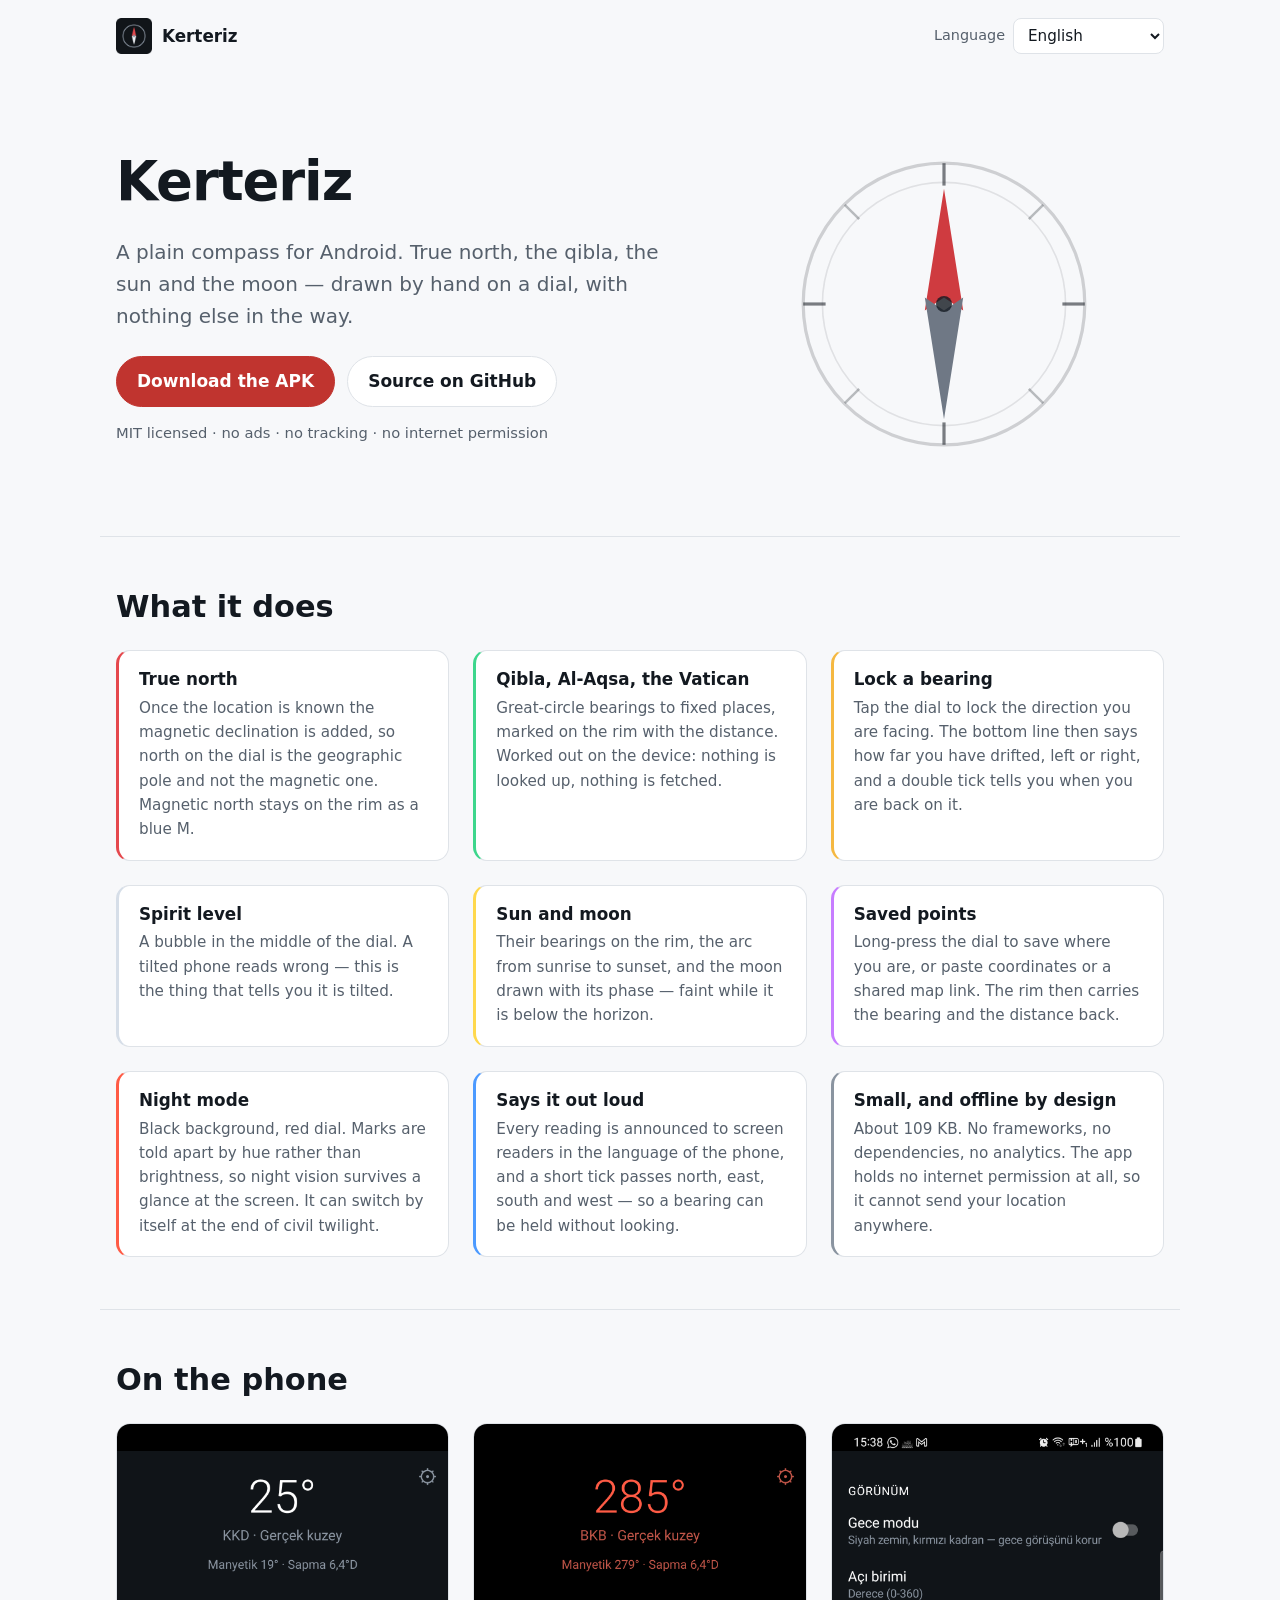
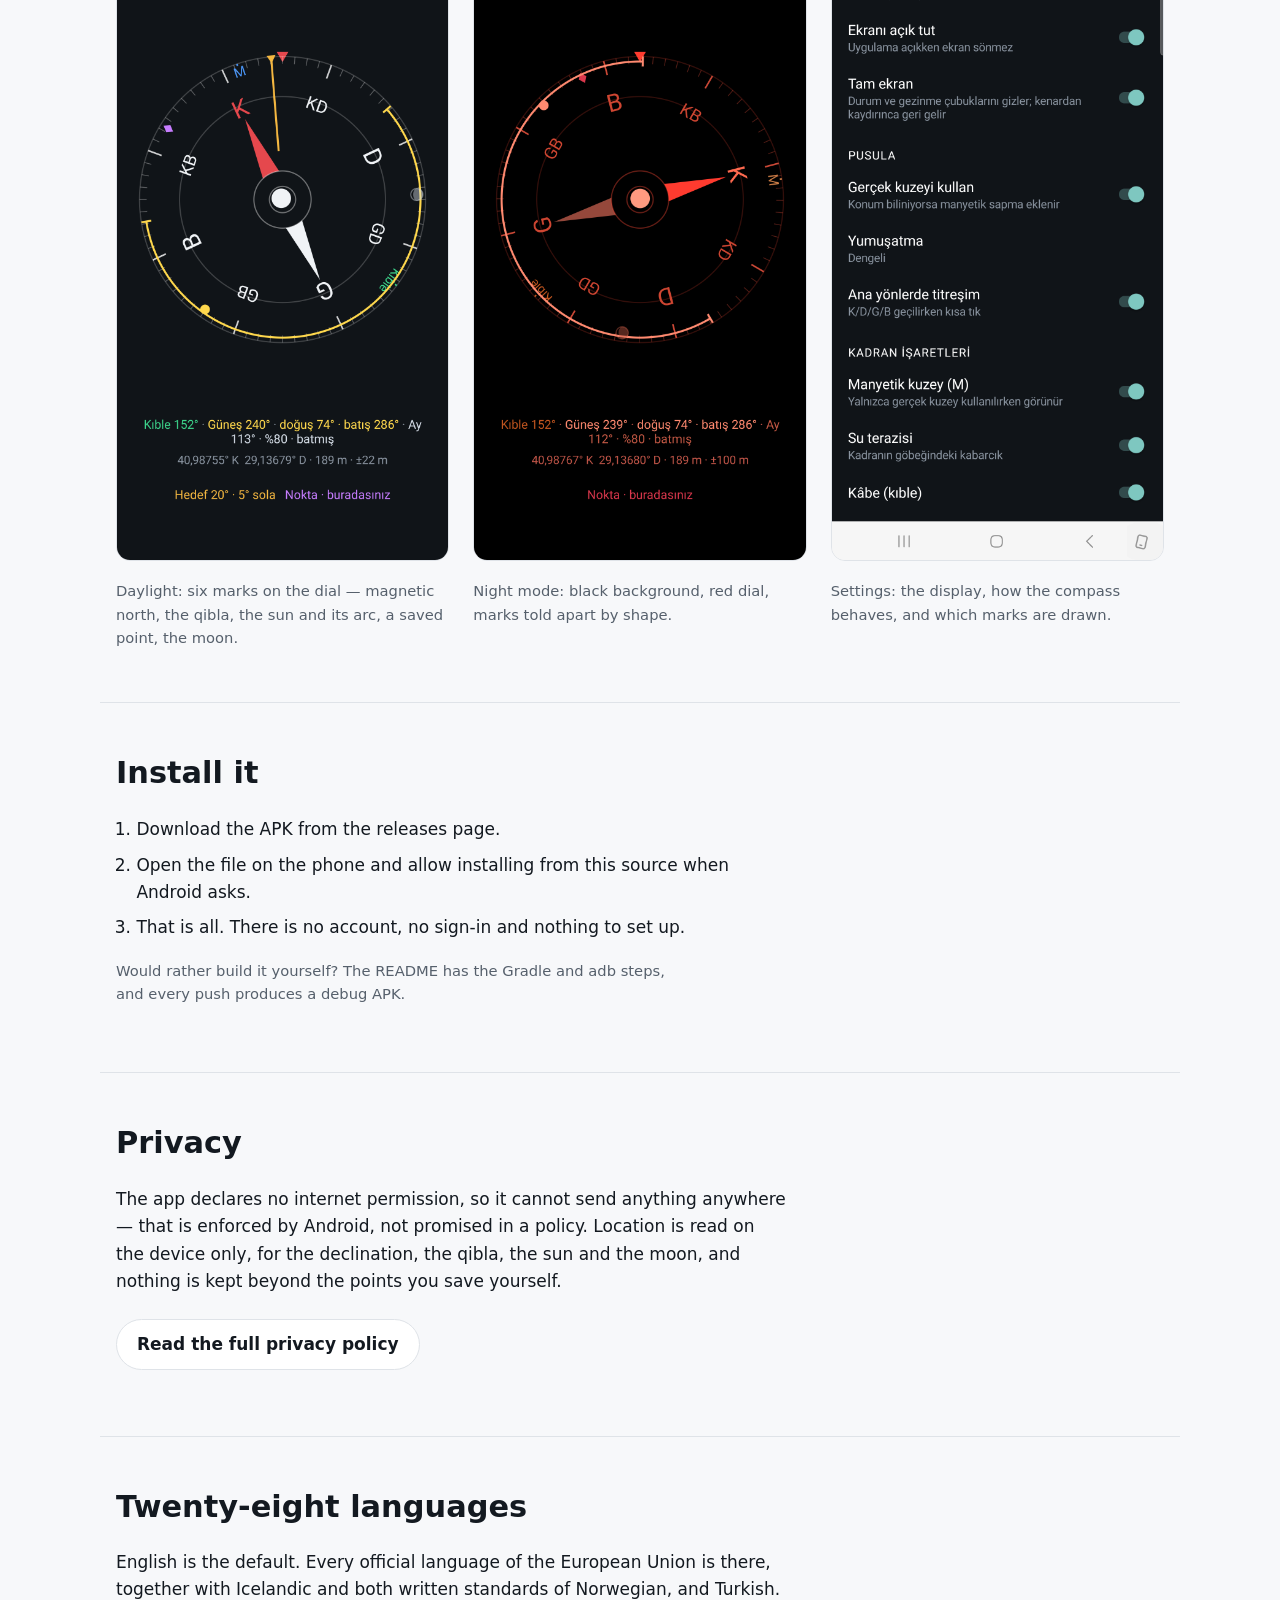
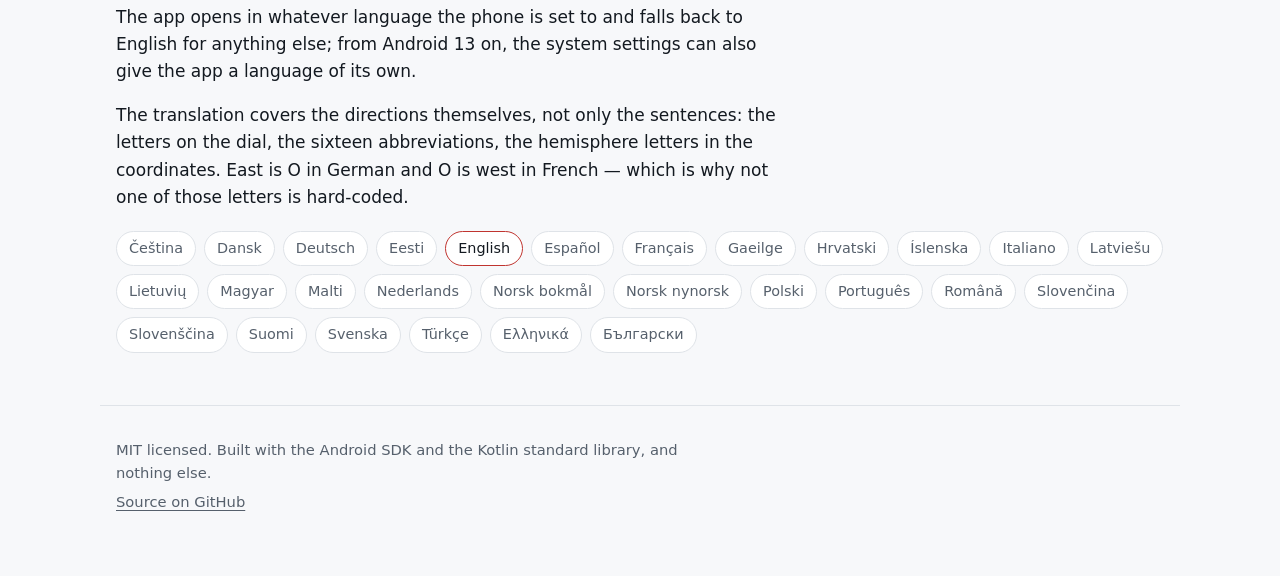
==== commit ccdea441: "Marka adını sitede ve README'de Kerteriz yap Yirmi sekiz dildeki 233 geçiş. Değiştirilen yalnızca bü" ====
--- a/docs/index.html
+++ b/docs/index.html
@@ -1,6 +1,6 @@
 <!DOCTYPE html>
 <!--
-  Compass'ın tanıtım sayfası. GitHub Pages bu klasörü (`docs/`) olduğu gibi
+  Kerteriz'in tanıtım sayfası. GitHub Pages bu klasörü (`docs/`) olduğu gibi
   yayımlıyor; derleme adımı yok, çünkü sayfanın kendisinin de uygulama gibi
   bağımlılığı yok: HTML, CSS ve iki küçük JS dosyası.
 
@@ -17,53 +17,53 @@
 <head>
 <meta charset="utf-8">
 <meta name="viewport" content="width=device-width, initial-scale=1">
-<title>Compass — a plain compass for Android</title>
+<title>Kerteriz — a plain compass for Android</title>
 <meta name="description" content="A plain Android compass: true north, the qibla, the sun and the moon, saved points and a night mode. No internet permission, no ads, no tracking, about 109 KB.">
 <meta name="theme-color" content="#101418">
 <meta name="color-scheme" content="dark light">
 <link rel="icon" href="ikon.png" sizes="192x192">
 <link rel="apple-touch-icon" href="ikon.png">
-<link rel="canonical" href="https://compass.aripd.com/">
+<link rel="canonical" href="https://kerteriz.aripd.com/">
 <meta property="og:type" content="website">
-<meta property="og:title" content="Compass — a plain compass for Android">
+<meta property="og:title" content="Kerteriz — a plain compass for Android">
 <meta property="og:description" content="True north, the qibla, the sun and the moon. No internet permission, no ads, no tracking, about 109 KB.">
-<meta property="og:url" content="https://compass.aripd.com/">
-<meta property="og:image" content="https://compass.aripd.com/ekran-gunduz.png">
+<meta property="og:url" content="https://kerteriz.aripd.com/">
+<meta property="og:image" content="https://kerteriz.aripd.com/ekran-gunduz.png">
 <meta name="twitter:card" content="summary_large_image">
 
 <!--
   Her dil için ayrı bir adres: ?lang=de, ?lang=tr … Arama motorları çevirileri
   böyle ayırt eder, bağlantı paylaşan da seçtiği dili paylaşmış olur.
 -->
-<link rel="alternate" hreflang="x-default" href="https://compass.aripd.com/">
-<link rel="alternate" hreflang="en" href="https://compass.aripd.com/?lang=en">
-<link rel="alternate" hreflang="bg" href="https://compass.aripd.com/?lang=bg">
-<link rel="alternate" hreflang="cs" href="https://compass.aripd.com/?lang=cs">
-<link rel="alternate" hreflang="da" href="https://compass.aripd.com/?lang=da">
-<link rel="alternate" hreflang="de" href="https://compass.aripd.com/?lang=de">
-<link rel="alternate" hreflang="el" href="https://compass.aripd.com/?lang=el">
-<link rel="alternate" hreflang="es" href="https://compass.aripd.com/?lang=es">
-<link rel="alternate" hreflang="et" href="https://compass.aripd.com/?lang=et">
-<link rel="alternate" hreflang="fi" href="https://compass.aripd.com/?lang=fi">
-<link rel="alternate" hreflang="fr" href="https://compass.aripd.com/?lang=fr">
-<link rel="alternate" hreflang="ga" href="https://compass.aripd.com/?lang=ga">
-<link rel="alternate" hreflang="hr" href="https://compass.aripd.com/?lang=hr">
-<link rel="alternate" hreflang="hu" href="https://compass.aripd.com/?lang=hu">
-<link rel="alternate" hreflang="is" href="https://compass.aripd.com/?lang=is">
-<link rel="alternate" hreflang="it" href="https://compass.aripd.com/?lang=it">
-<link rel="alternate" hreflang="lt" href="https://compass.aripd.com/?lang=lt">
-<link rel="alternate" hreflang="lv" href="https://compass.aripd.com/?lang=lv">
-<link rel="alternate" hreflang="mt" href="https://compass.aripd.com/?lang=mt">
-<link rel="alternate" hreflang="nb" href="https://compass.aripd.com/?lang=nb">
-<link rel="alternate" hreflang="nl" href="https://compass.aripd.com/?lang=nl">
-<link rel="alternate" hreflang="nn" href="https://compass.aripd.com/?lang=nn">
-<link rel="alternate" hreflang="pl" href="https://compass.aripd.com/?lang=pl">
-<link rel="alternate" hreflang="pt" href="https://compass.aripd.com/?lang=pt">
-<link rel="alternate" hreflang="ro" href="https://compass.aripd.com/?lang=ro">
-<link rel="alternate" hreflang="sk" href="https://compass.aripd.com/?lang=sk">
-<link rel="alternate" hreflang="sl" href="https://compass.aripd.com/?lang=sl">
-<link rel="alternate" hreflang="sv" href="https://compass.aripd.com/?lang=sv">
-<link rel="alternate" hreflang="tr" href="https://compass.aripd.com/?lang=tr">
+<link rel="alternate" hreflang="x-default" href="https://kerteriz.aripd.com/">
+<link rel="alternate" hreflang="en" href="https://kerteriz.aripd.com/?lang=en">
+<link rel="alternate" hreflang="bg" href="https://kerteriz.aripd.com/?lang=bg">
+<link rel="alternate" hreflang="cs" href="https://kerteriz.aripd.com/?lang=cs">
+<link rel="alternate" hreflang="da" href="https://kerteriz.aripd.com/?lang=da">
+<link rel="alternate" hreflang="de" href="https://kerteriz.aripd.com/?lang=de">
+<link rel="alternate" hreflang="el" href="https://kerteriz.aripd.com/?lang=el">
+<link rel="alternate" hreflang="es" href="https://kerteriz.aripd.com/?lang=es">
+<link rel="alternate" hreflang="et" href="https://kerteriz.aripd.com/?lang=et">
+<link rel="alternate" hreflang="fi" href="https://kerteriz.aripd.com/?lang=fi">
+<link rel="alternate" hreflang="fr" href="https://kerteriz.aripd.com/?lang=fr">
+<link rel="alternate" hreflang="ga" href="https://kerteriz.aripd.com/?lang=ga">
+<link rel="alternate" hreflang="hr" href="https://kerteriz.aripd.com/?lang=hr">
+<link rel="alternate" hreflang="hu" href="https://kerteriz.aripd.com/?lang=hu">
+<link rel="alternate" hreflang="is" href="https://kerteriz.aripd.com/?lang=is">
+<link rel="alternate" hreflang="it" href="https://kerteriz.aripd.com/?lang=it">
+<link rel="alternate" hreflang="lt" href="https://kerteriz.aripd.com/?lang=lt">
+<link rel="alternate" hreflang="lv" href="https://kerteriz.aripd.com/?lang=lv">
+<link rel="alternate" hreflang="mt" href="https://kerteriz.aripd.com/?lang=mt">
+<link rel="alternate" hreflang="nb" href="https://kerteriz.aripd.com/?lang=nb">
+<link rel="alternate" hreflang="nl" href="https://kerteriz.aripd.com/?lang=nl">
+<link rel="alternate" hreflang="nn" href="https://kerteriz.aripd.com/?lang=nn">
+<link rel="alternate" hreflang="pl" href="https://kerteriz.aripd.com/?lang=pl">
+<link rel="alternate" hreflang="pt" href="https://kerteriz.aripd.com/?lang=pt">
+<link rel="alternate" hreflang="ro" href="https://kerteriz.aripd.com/?lang=ro">
+<link rel="alternate" hreflang="sk" href="https://kerteriz.aripd.com/?lang=sk">
+<link rel="alternate" hreflang="sl" href="https://kerteriz.aripd.com/?lang=sl">
+<link rel="alternate" hreflang="sv" href="https://kerteriz.aripd.com/?lang=sv">
+<link rel="alternate" hreflang="tr" href="https://kerteriz.aripd.com/?lang=tr">
 
 <link rel="stylesheet" href="assets/style.css">
 </head>
@@ -74,7 +74,7 @@
 <header class="top">
   <a class="brand" href="./">
     <img src="ikon.png" width="36" height="36" alt="" decoding="async">
-    <span>Compass</span>
+    <span>Kerteriz</span>
   </a>
 
   <!--
@@ -93,11 +93,11 @@
 
   <section class="hero">
     <div class="hero-text">
-      <h1>Compass</h1>
+      <h1>Kerteriz</h1>
       <p class="tagline" data-i18n="tagline">A plain compass for Android. True north, the qibla, the sun and the moon — drawn by hand on a dial, with nothing else in the way.</p>
       <p class="actions">
-        <a class="button primary" href="https://github.com/aripdcom/compass/releases/latest" data-i18n="btnDownload">Download the APK</a>
-        <a class="button" href="https://github.com/aripdcom/compass" data-i18n="btnSource">Source on GitHub</a>
+        <a class="button primary" href="https://github.com/aripdcom/kerteriz/releases/latest" data-i18n="btnDownload">Download the APK</a>
+        <a class="button" href="https://github.com/aripdcom/kerteriz" data-i18n="btnSource">Source on GitHub</a>
       </p>
       <p class="note" data-i18n="heroNote">MIT licensed · no ads · no tracking · no internet permission</p>
     </div>
@@ -218,7 +218,7 @@
 
 <footer class="foot">
   <p data-i18n="footNote">MIT licensed. Built with the Android SDK and the Kotlin standard library, and nothing else.</p>
-  <p><a href="https://github.com/aripdcom/compass" data-i18n="btnSource">Source on GitHub</a></p>
+  <p><a href="https://github.com/aripdcom/kerteriz" data-i18n="btnSource">Source on GitHub</a></p>
 </footer>
 
 <script src="assets/i18n.js"></script>
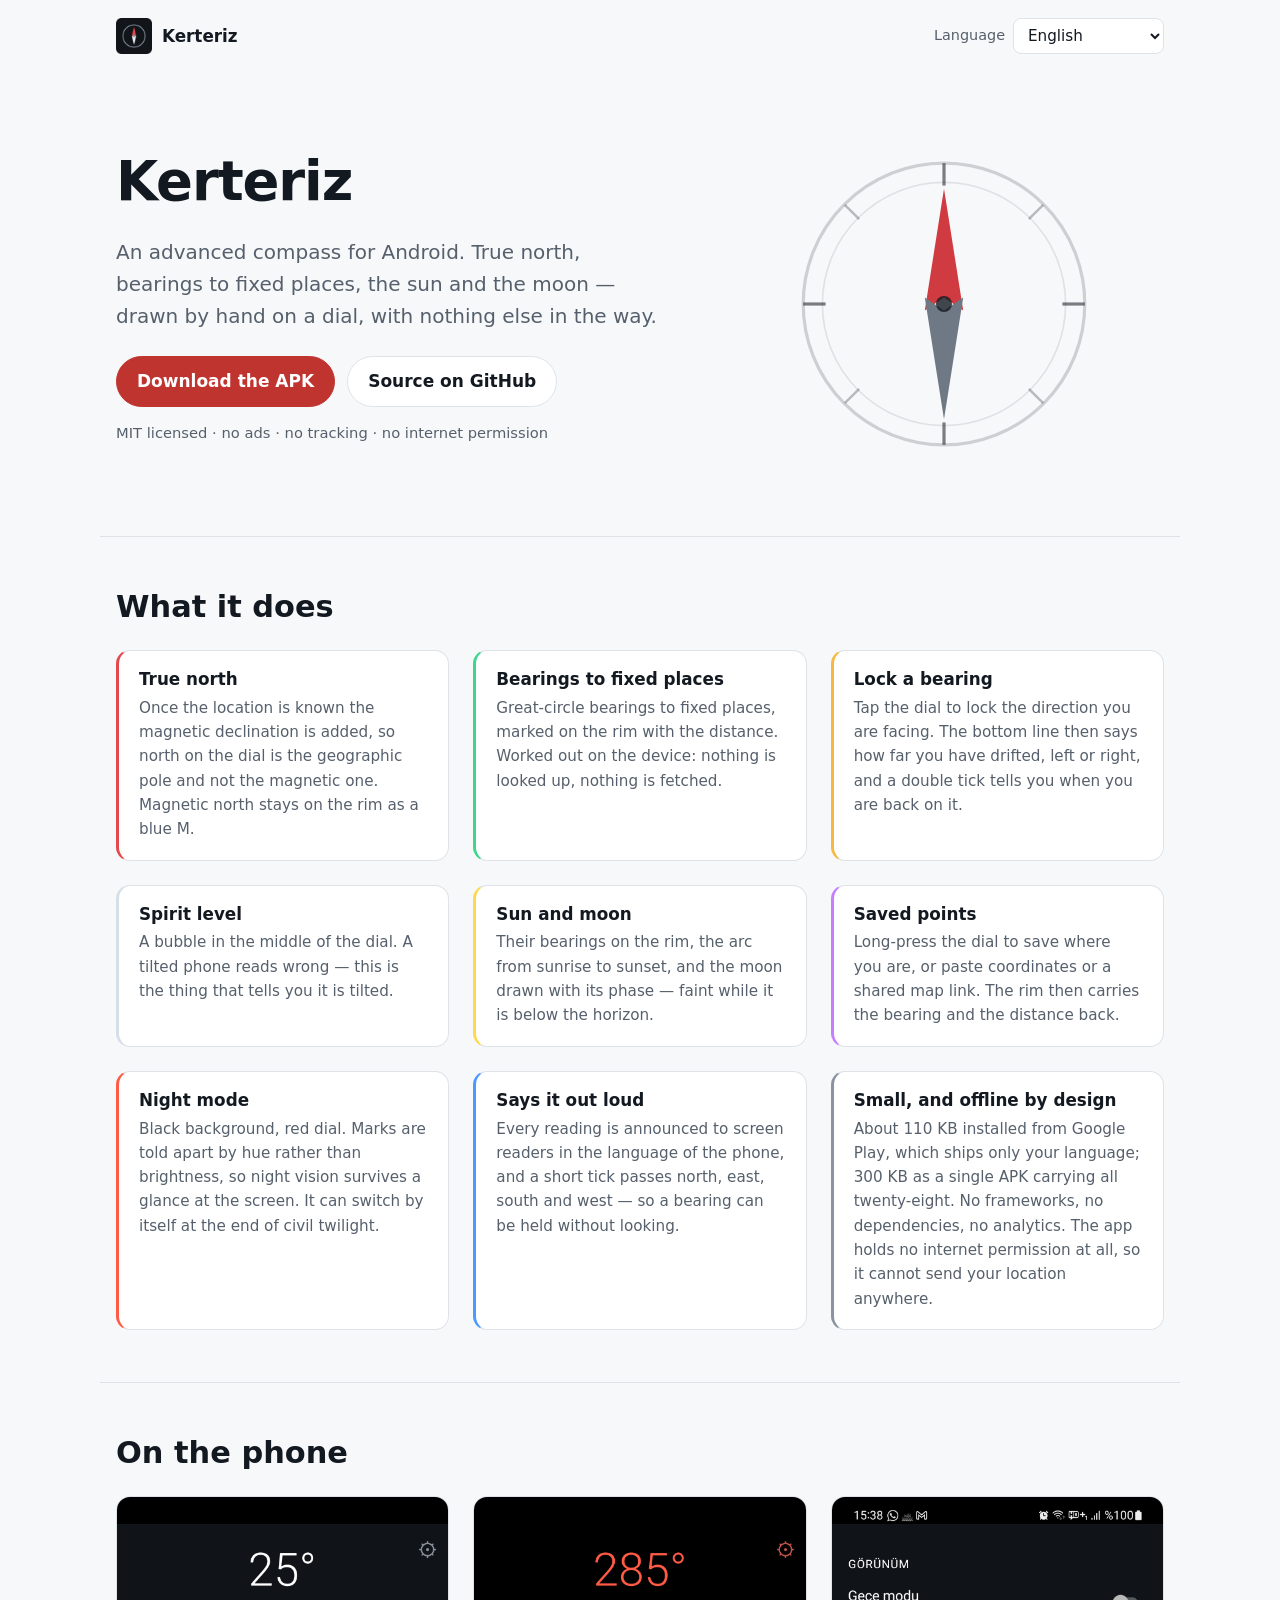
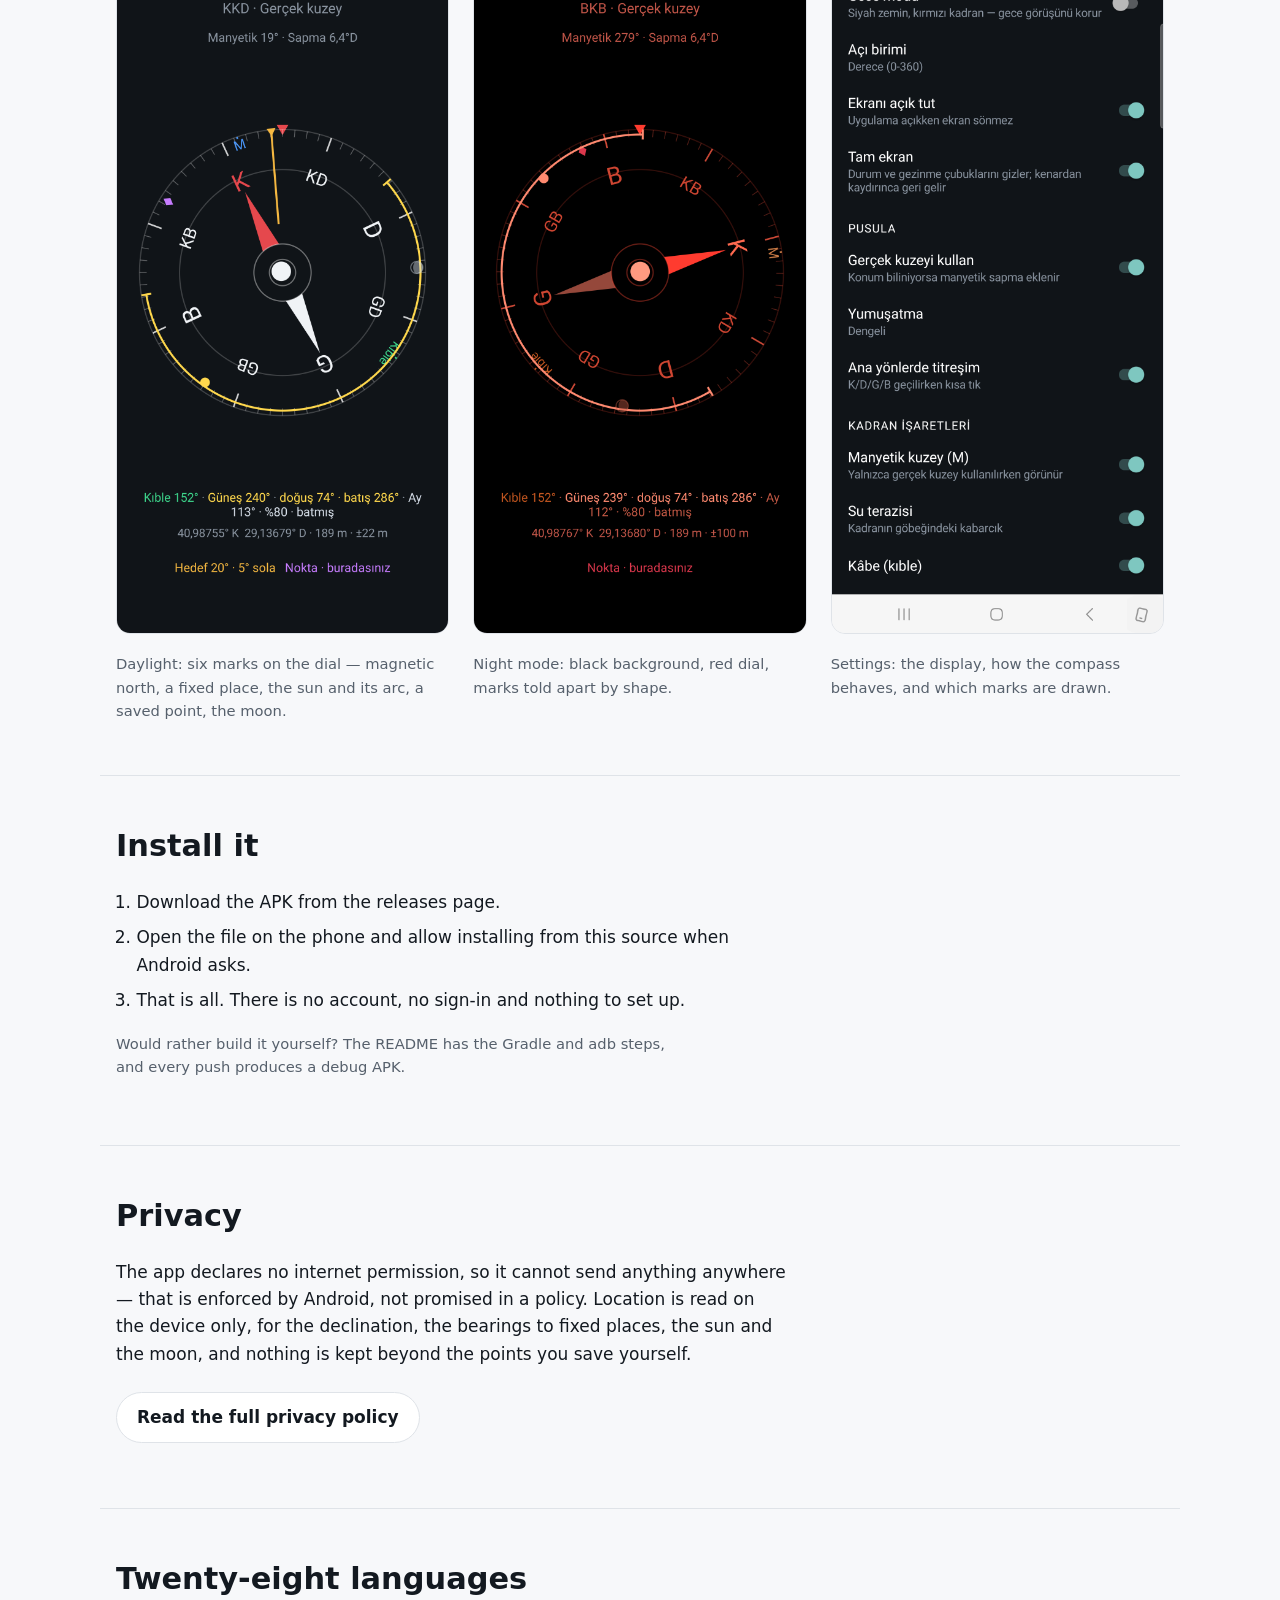
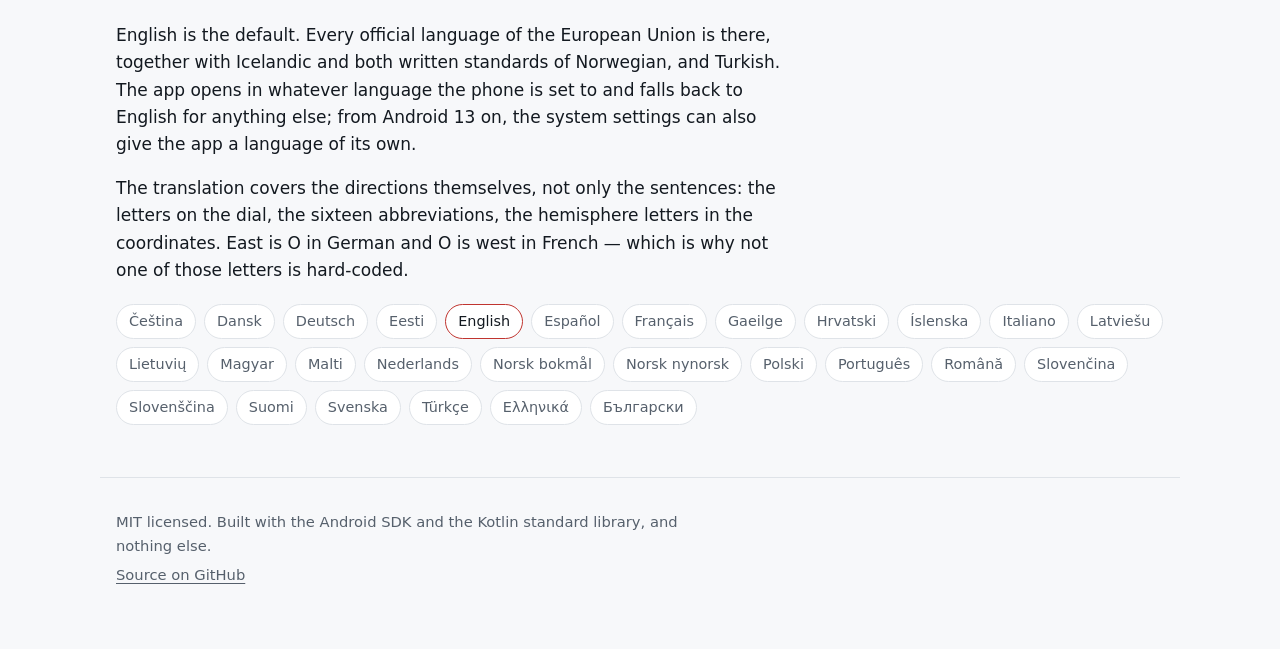
==== commit 65b566be: "Mağaza ve site metinlerini yeniden konumlandır Kıble, Mescid-i Aksa ve Vatikan artık yalnızca uygula" ====
--- a/docs/index.html
+++ b/docs/index.html
@@ -17,16 +17,16 @@
 <head>
 <meta charset="utf-8">
 <meta name="viewport" content="width=device-width, initial-scale=1">
-<title>Kerteriz — a plain compass for Android</title>
-<meta name="description" content="A plain Android compass: true north, the qibla, the sun and the moon, saved points and a night mode. No internet permission, no ads, no tracking, about 109 KB.">
+<title>Kerteriz — an advanced compass for Android</title>
+<meta name="description" content="An advanced Android compass: true north, bearings to fixed places, the sun and the moon, saved points and a night mode. No internet permission, no ads, no tracking.">
 <meta name="theme-color" content="#101418">
 <meta name="color-scheme" content="dark light">
 <link rel="icon" href="ikon.png" sizes="192x192">
 <link rel="apple-touch-icon" href="ikon.png">
 <link rel="canonical" href="https://kerteriz.aripd.com/">
 <meta property="og:type" content="website">
-<meta property="og:title" content="Kerteriz — a plain compass for Android">
-<meta property="og:description" content="True north, the qibla, the sun and the moon. No internet permission, no ads, no tracking, about 109 KB.">
+<meta property="og:title" content="Kerteriz — an advanced compass for Android">
+<meta property="og:description" content="True north, bearings to fixed places, the sun and the moon. No internet permission, no ads, no tracking.">
 <meta property="og:url" content="https://kerteriz.aripd.com/">
 <meta property="og:image" content="https://kerteriz.aripd.com/ekran-gunduz.png">
 <meta name="twitter:card" content="summary_large_image">
@@ -94,7 +94,7 @@
   <section class="hero">
     <div class="hero-text">
       <h1>Kerteriz</h1>
-      <p class="tagline" data-i18n="tagline">A plain compass for Android. True north, the qibla, the sun and the moon — drawn by hand on a dial, with nothing else in the way.</p>
+      <p class="tagline" data-i18n="tagline">An advanced compass for Android. True north, bearings to fixed places, the sun and the moon — drawn by hand on a dial, with nothing else in the way.</p>
       <p class="actions">
         <a class="button primary" href="https://github.com/aripdcom/kerteriz/releases/latest" data-i18n="btnDownload">Download the APK</a>
         <a class="button" href="https://github.com/aripdcom/kerteriz" data-i18n="btnSource">Source on GitHub</a>
@@ -137,7 +137,7 @@
         <p data-i18n="f1b">Once the location is known the magnetic declination is added, so north on the dial is the geographic pole and not the magnetic one. Magnetic north stays on the rim as a blue M.</p>
       </li>
       <li class="card" style="--mark:#3dd68c">
-        <h3 data-i18n="f2t">Qibla, Al-Aqsa, the Vatican</h3>
+        <h3 data-i18n="f2t">Bearings to fixed places</h3>
         <p data-i18n="f2b">Great-circle bearings to fixed places, marked on the rim with the distance. Worked out on the device: nothing is looked up, nothing is fetched.</p>
       </li>
       <li class="card" style="--mark:#f5b841">
@@ -166,7 +166,7 @@
       </li>
       <li class="card" style="--mark:#8a94a0">
         <h3 data-i18n="f9t">Small, and offline by design</h3>
-        <p data-i18n="f9b">About 109 KB. No frameworks, no dependencies, no analytics. The app holds no internet permission at all, so it cannot send your location anywhere.</p>
+        <p data-i18n="f9b">About 110 KB installed from Google Play, which ships only your language; 300 KB as a single APK carrying all twenty-eight. No frameworks, no dependencies, no analytics. The app holds no internet permission at all, so it cannot send your location anywhere.</p>
       </li>
     </ul>
   </section>
@@ -176,7 +176,7 @@
     <div class="shots">
       <figure>
         <img src="ekran-gunduz.png" width="1080" height="2400" loading="lazy" decoding="async" alt="" data-i18n-alt="s1c">
-        <figcaption data-i18n="s1c">Daylight: six marks on the dial — magnetic north, the qibla, the sun and its arc, a saved point, the moon.</figcaption>
+        <figcaption data-i18n="s1c">Daylight: six marks on the dial — magnetic north, a fixed place, the sun and its arc, a saved point, the moon.</figcaption>
       </figure>
       <figure>
         <img src="ekran-gece.png" width="1080" height="2400" loading="lazy" decoding="async" alt="" data-i18n-alt="s2c">
@@ -201,7 +201,7 @@
 
   <section class="band narrow" id="privacy">
     <h2 data-i18n="secPrivacy">Privacy</h2>
-    <p data-i18n="privacy">The app declares no internet permission, so it cannot send anything anywhere — that is enforced by Android, not promised in a policy. Location is read on the device only, for the declination, the qibla, the sun and the moon, and nothing is kept beyond the points you save yourself.</p>
+    <p data-i18n="privacy">The app declares no internet permission, so it cannot send anything anywhere — that is enforced by Android, not promised in a policy. Location is read on the device only, for the declination, the bearings to fixed places, the sun and the moon, and nothing is kept beyond the points you save yourself.</p>
     <p class="actions">
       <a class="button" href="privacy/" data-i18n="privacyMore">Read the full privacy policy</a>
     </p>
